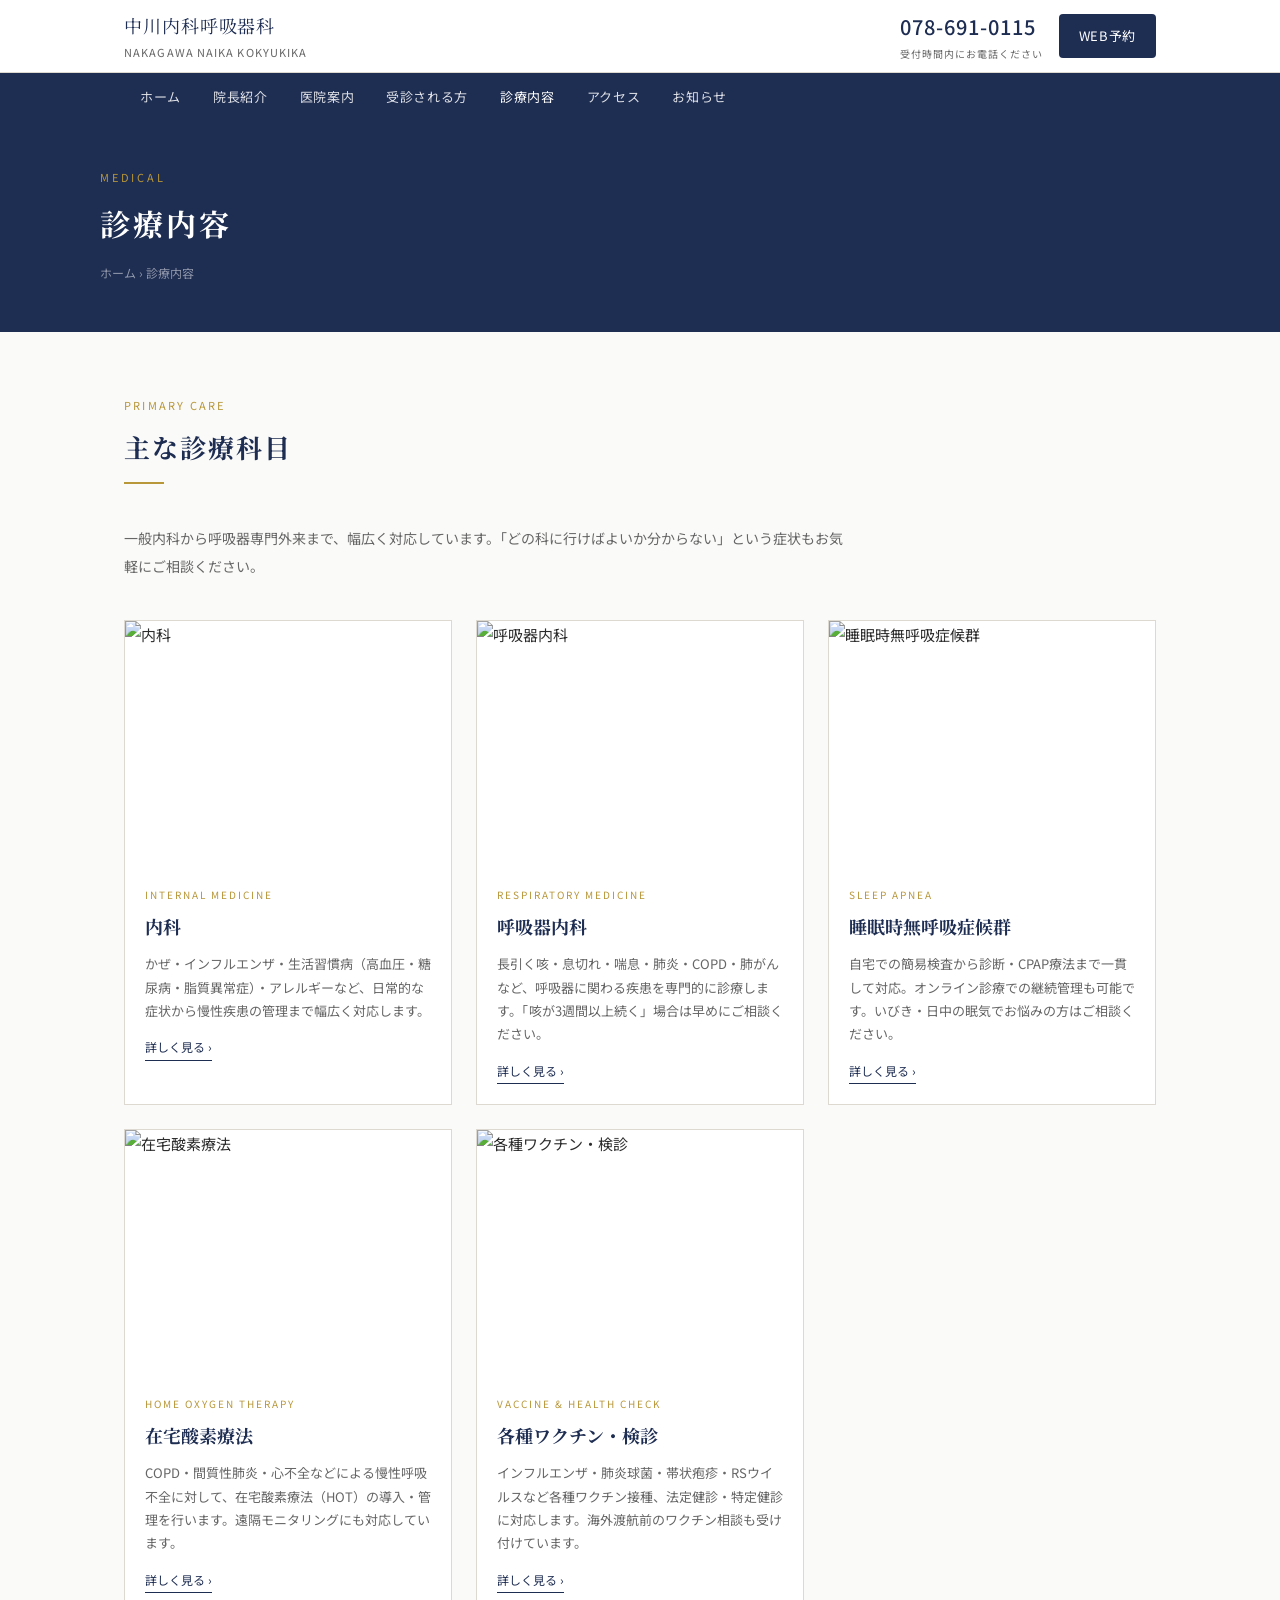
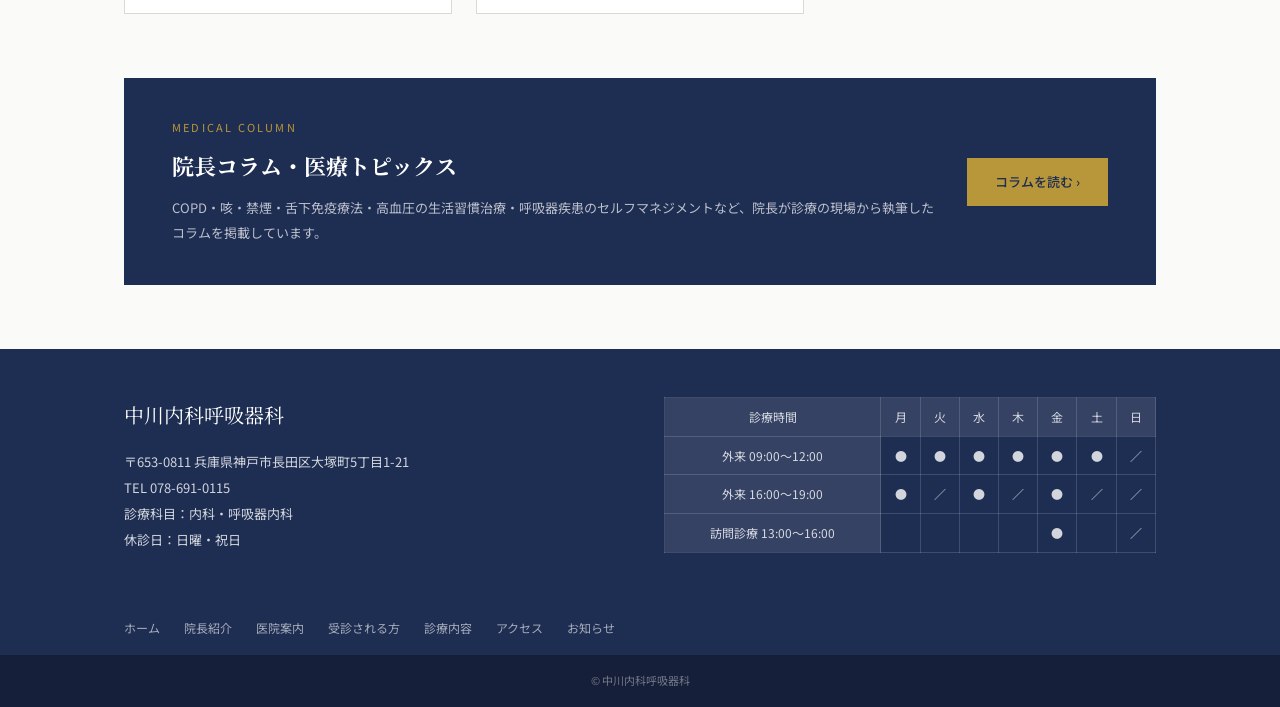
==== index.html @ 4cefe130 "Initial commit: add clinic website files" ====
<!DOCTYPE html>
<html lang="ja">
<head>
  <meta charset="UTF-8">
  <meta name="viewport" content="width=device-width, initial-scale=1.0">
  <title>診療内容｜中川内科呼吸器科｜神戸市長田区の内科・呼吸器内科</title>
  <meta name="description" content="中川内科呼吸器科の診療内容。内科・呼吸器内科をはじめ、睡眠時無呼吸症候群・在宅酸素療法・各種ワクチン・検診など幅広く対応しています。">
  <link rel="preconnect" href="https://fonts.googleapis.com">
  <link rel="preconnect" href="https://fonts.gstatic.com" crossorigin>
  <link href="https://fonts.googleapis.com/css2?family=Noto+Sans+JP:wght@400;500&family=Noto+Serif+JP:wght@400;600&display=swap" rel="stylesheet">
  <link rel="stylesheet" href="css/style-navy.css">
</head>
<body>

<header>
  <div class="header-inner">
    <a href="/" class="logo">中川内科呼吸器科<span>NAKAGAWA NAIKA KOKYUKIKA</span></a>
    <div class="header-right">
      <a href="tel:078-691-0115" class="header-tel">078-691-0115<small>受付時間内にお電話ください</small></a>
      <a href="https://qr.digikar-smart.jp/f69b6766-8f9e-40d7-bc56-8c919789ab93/reserve" target="_blank" rel="noopener" class="btn-reserve">WEB予約</a>
    </div>
  </div>
</header>

<nav>
  <div class="nav-inner">
    <a href="/">ホーム</a><a href="/doctor/">院長紹介</a><a href="/clinic/">医院案内</a>
    <a href="/first/">受診される方</a><a href="/medical/" class="active">診療内容</a><a href="/access/">アクセス</a><a href="/news/">お知らせ</a>
  </div>
</nav>

<div class="page-hero">
  <div class="page-hero-inner">
    <span class="page-hero-en">Medical</span>
    <h1>診療内容</h1>
    <p class="breadcrumb"><a href="/">ホーム</a> &rsaquo; 診療内容</p>
  </div>
</div>

<main>
  <div class="main-inner">

    <span class="section-label">Primary Care</span>
    <h2 class="section-title">主な診療科目</h2>
    <div class="section-divider"></div>
    <p class="section-lead">一般内科から呼吸器専門外来まで、幅広く対応しています。「どの科に行けばよいか分からない」という症状もお気軽にご相談ください。</p>

    <div class="primary-grid">

      <a href="/medical/naika/" class="primary-card">
        <img src="https://hasegawaiin.jp/wp/wp-content/uploads/2025/02/medical01_img01.jpg" alt="内科">
        <div class="primary-card-body">
          <span class="primary-card-en">Internal Medicine</span>
          <h2>内科</h2>
          <p>かぜ・インフルエンザ・生活習慣病（高血圧・糖尿病・脂質異常症）・アレルギーなど、日常的な症状から慢性疾患の管理まで幅広く対応します。</p>
          <span class="card-more">詳しく見る &rsaquo;</span>
        </div>
      </a>

      <a href="/medical/kokyuki/" class="primary-card">
        <img src="https://hasegawaiin.jp/wp/wp-content/uploads/2025/02/medical02_img01.jpg" alt="呼吸器内科">
        <div class="primary-card-body">
          <span class="primary-card-en">Respiratory Medicine</span>
          <h2>呼吸器内科</h2>
          <p>長引く咳・息切れ・喘息・肺炎・COPD・肺がんなど、呼吸器に関わる疾患を専門的に診療します。「咳が3週間以上続く」場合は早めにご相談ください。</p>
          <span class="card-more">詳しく見る &rsaquo;</span>
        </div>
      </a>

      <a href="/medical/sas/" class="primary-card">
        <img src="https://hasegawaiin.jp/wp/wp-content/uploads/2025/02/medical03_img01.jpg" alt="睡眠時無呼吸症候群">
        <div class="primary-card-body">
          <span class="primary-card-en">Sleep Apnea</span>
          <h2>睡眠時無呼吸症候群</h2>
          <p>自宅での簡易検査から診断・CPAP療法まで一貫して対応。オンライン診療での継続管理も可能です。いびき・日中の眠気でお悩みの方はご相談ください。</p>
          <span class="card-more">詳しく見る &rsaquo;</span>
        </div>
      </a>

      <a href="/medical/hot/" class="primary-card">
        <img src="https://hasegawaiin.jp/wp/wp-content/uploads/2025/02/medical04_img01.jpg" alt="在宅酸素療法">
        <div class="primary-card-body">
          <span class="primary-card-en">Home Oxygen Therapy</span>
          <h2>在宅酸素療法</h2>
          <p>COPD・間質性肺炎・心不全などによる慢性呼吸不全に対して、在宅酸素療法（HOT）の導入・管理を行います。遠隔モニタリングにも対応しています。</p>
          <span class="card-more">詳しく見る &rsaquo;</span>
        </div>
      </a>

      <a href="/medical/vaccine/" class="primary-card">
        <img src="https://hasegawaiin.jp/wp/wp-content/uploads/2025/02/medical05_img01.jpg" alt="各種ワクチン・検診">
        <div class="primary-card-body">
          <span class="primary-card-en">Vaccine &amp; Health Check</span>
          <h2>各種ワクチン・検診</h2>
          <p>インフルエンザ・肺炎球菌・帯状疱疹・RSウイルスなど各種ワクチン接種、法定健診・特定健診に対応します。海外渡航前のワクチン相談も受け付けています。</p>
          <span class="card-more">詳しく見る &rsaquo;</span>
        </div>
      </a>

    </div>

    <!-- 医療コラム誘導バナー -->
    <a href="/medical/column/" class="column-banner">
      <div class="column-banner-text">
        <span>Medical Column</span>
        <h2>院長コラム・医療トピックス</h2>
        <p>COPD・咳・禁煙・舌下免疫療法・高血圧の生活習慣治療・呼吸器疾患のセルフマネジメントなど、院長が診療の現場から執筆したコラムを掲載しています。</p>
      </div>
      <div class="column-banner-btn">コラムを読む &rsaquo;</div>
    </a>

  </div>
</main>

<footer>
  <div class="footer-main">
    <div>
      <p class="footer-logo">中川内科呼吸器科</p>
      <div class="footer-info">
        <p>〒653-0811 兵庫県神戸市長田区大塚町5丁目1-21</p>
        <p>TEL <a href="tel:078-691-0115">078-691-0115</a></p>
        <p>診療科目：内科・呼吸器内科</p>
        <p>休診日：日曜・祝日</p>
      </div>
    </div>
    <div>
      <table class="footer-table">
        <tr><th>診療時間</th><th>月</th><th>火</th><th>水</th><th>木</th><th>金</th><th>土</th><th>日</th></tr>
        <tr><th>外来 09:00〜12:00</th><td>●</td><td>●</td><td>●</td><td>●</td><td>●</td><td>●</td><td>／</td></tr>
        <tr><th>外来 16:00〜19:00</th><td>●</td><td>／</td><td>●</td><td>／</td><td>●</td><td>／</td><td>／</td></tr>
        <tr><th>訪問診療 13:00〜16:00</th><td></td><td></td><td></td><td></td><td>●</td><td></td><td>／</td></tr>
      </table>
    </div>
  </div>
  <div class="footer-nav">
    <div class="footer-nav-inner">
      <a href="/">ホーム</a><a href="/doctor/">院長紹介</a><a href="/clinic/">医院案内</a>
      <a href="/first/">受診される方</a><a href="/medical/">診療内容</a><a href="/access/">アクセス</a><a href="/news/">お知らせ</a>
    </div>
  </div>
  <p class="footer-copy">&copy; 中川内科呼吸器科</p>
</footer>

<div class="sp-fixed">
  <div class="sp-fixed-inner">
    <a href="tel:078-691-0115">電話</a>
    <a href="https://qr.digikar-smart.jp/f69b6766-8f9e-40d7-bc56-8c919789ab93/reserve" target="_blank" rel="noopener" class="primary">WEB予約</a>
    <a href="/access/">アクセス</a>
  </div>
</div>

</body>
</html>
---- css/style-navy.css ----
/* ============================================================
   中川内科呼吸器科 - ネイビーテーマ
   ============================================================ */

/* --- カラー変数（ここを変えるだけでテーマ切替） --- */
:root {
  --primary:       #1E2D52;   /* メインカラー（ネイビー） */
  --primary-light: #2a3d6e;   /* ホバー時など少し明るく */
  --accent:        #b8973a;   /* アクセント（ゴールド） */
  --text:          #2c2c2c;
  --text-muted:    #666;
  --bg:            #fafaf8;
  --bg-section:    #f4f2ee;
  --border:        #ddd9d0;
  --white:         #ffffff;
  --serif: 'Noto Serif JP', serif;
  --sans:  'Noto Sans JP', sans-serif;
  --max:   1080px;
}

/* ============================================================
   リセット・ベース
   ============================================================ */
*, *::before, *::after { box-sizing: border-box; margin: 0; padding: 0; }
html { scroll-behavior: smooth; }
body {
  font-family: var(--sans);
  color: var(--text);
  background: var(--bg);
  font-size: 15px;
  line-height: 1.8;
}

/* ============================================================
   ヘッダー
   ============================================================ */
header {
  background: var(--white);
  border-bottom: 1px solid var(--border);
  position: sticky;
  top: 0;
  z-index: 100;
}
.header-inner {
  max-width: var(--max);
  margin: 0 auto;
  padding: 0 24px;
  height: 72px;
  display: flex;
  align-items: center;
  justify-content: space-between;
}
.logo {
  font-family: var(--serif);
  font-size: 18px;
  color: var(--primary);
  text-decoration: none;
  letter-spacing: 0.05em;
}
.logo span {
  display: block;
  font-size: 11px;
  color: var(--text-muted);
  font-family: var(--sans);
  letter-spacing: 0.1em;
  margin-top: 2px;
}
.header-right { display: flex; align-items: center; gap: 16px; }
.header-tel {
  font-size: 20px;
  font-weight: 500;
  color: var(--primary);
  letter-spacing: 0.05em;
  text-decoration: none;
}
.header-tel small {
  display: block;
  font-size: 10px;
  color: var(--text-muted);
  font-weight: 400;
  text-align: center;
}
.btn-reserve {
  background: var(--primary);
  color: var(--white);
  padding: 10px 20px;
  border-radius: 4px;
  text-decoration: none;
  font-size: 13px;
  letter-spacing: 0.05em;
  transition: background 0.2s;
  white-space: nowrap;
}
.btn-reserve:hover { background: var(--primary-light); }

/* ============================================================
   ナビゲーション
   ============================================================ */
nav { background: var(--primary); }
.nav-inner {
  max-width: var(--max);
  margin: 0 auto;
  padding: 0 24px;
  display: flex;
}
nav a {
  color: rgba(255,255,255,0.85);
  text-decoration: none;
  font-size: 13px;
  padding: 12px 16px;
  display: block;
  letter-spacing: 0.05em;
  transition: color 0.2s;
}
nav a:hover, nav a.active { color: #fff; }

/* ============================================================
   ページヒーロー
   ============================================================ */
.page-hero {
  background: var(--primary);
  padding: 48px 24px;
  position: relative;
  overflow: hidden;
}
.page-hero::after {
  content: '';
  position: absolute;
  right: 0; top: 0; bottom: 0;
  width: 40%;
  background: url('https://hasegawaiin.jp/wp/wp-content/uploads/2025/02/inner.jpg') center/cover;
  opacity: 0.15;
}
.page-hero-inner {
  max-width: var(--max);
  margin: 0 auto;
  position: relative;
  z-index: 1;
}
.page-hero-en {
  font-size: 11px;
  color: var(--accent);
  letter-spacing: 0.25em;
  text-transform: uppercase;
  margin-bottom: 8px;
  display: block;
}
.page-hero h1 {
  font-family: var(--serif);
  font-size: 30px;
  color: var(--white);
  letter-spacing: 0.1em;
}
.breadcrumb {
  font-size: 12px;
  color: rgba(255,255,255,0.5);
  margin-top: 12px;
}
.breadcrumb a { color: rgba(255,255,255,0.5); text-decoration: none; }

/* ============================================================
   本文レイアウト（サイドバー付き）
   ============================================================ */
.layout {
  max-width: var(--max);
  margin: 0 auto;
  padding: 56px 24px;
  display: grid;
  grid-template-columns: 1fr 260px;
  gap: 48px;
  align-items: start;
}

/* ============================================================
   コンテンツエリア
   ============================================================ */
.content h2 {
  font-family: var(--serif);
  font-size: 22px;
  color: var(--primary);
  border-left: 4px solid var(--accent);
  padding-left: 14px;
  margin: 40px 0 16px;
}
.content h2:first-child { margin-top: 0; }
.content h3 {
  font-family: var(--serif);
  font-size: 17px;
  color: var(--primary);
  margin: 28px 0 10px;
  padding-bottom: 6px;
  border-bottom: 1px solid var(--border);
}
.content h4 {
  font-size: 14px;
  font-weight: 500;
  color: var(--primary);
  margin: 20px 0 8px;
}
.content p { margin-bottom: 16px; font-size: 14px; line-height: 2; }
.content ul { padding-left: 20px; margin-bottom: 16px; }
.content ul li { font-size: 14px; line-height: 2; margin-bottom: 4px; }
.content img { max-width: 100%; height: auto; display: block; margin: 24px auto; border-radius: 2px; }
.content a { color: var(--primary); }

.content table { width: 100%; border-collapse: collapse; font-size: 13px; margin: 20px 0; }
.content table th,
.content table td { border: 1px solid var(--border); padding: 10px 14px; text-align: left; line-height: 1.7; }
.content table th { background: var(--primary); color: var(--white); font-weight: 400; }
.content table tr:nth-child(even) td { background: var(--bg-section); }

.info-box {
  background: var(--bg-section);
  border-left: 3px solid var(--accent);
  padding: 20px 24px;
  margin: 24px 0;
  font-size: 14px;
  line-height: 2;
}
.info-box strong { color: var(--primary); }

/* 症状タググリッド */
.symptom-grid {
  display: grid;
  grid-template-columns: repeat(3, 1fr);
  gap: 8px;
  margin: 16px 0;
}
.symptom-tag {
  background: var(--white);
  border: 1px solid var(--border);
  padding: 8px 12px;
  font-size: 13px;
  color: var(--text);
  border-radius: 3px;
  text-align: center;
}

/* ステップリスト */
.step-item {
  display: flex;
  gap: 16px;
  margin-bottom: 16px;
  align-items: flex-start;
}
.step-num {
  background: var(--primary);
  color: var(--white);
  width: 32px; height: 32px;
  border-radius: 50%;
  display: flex;
  align-items: center;
  justify-content: center;
  font-size: 13px;
  flex-shrink: 0;
}
.step-text { font-size: 14px; line-height: 2; flex: 1; }
.step-text strong { display: block; color: var(--primary); margin-bottom: 2px; }

/* ============================================================
   診療内容トップページ専用
   ============================================================ */
.main-inner {
  max-width: var(--max);
  margin: 0 auto;
  padding: 64px 24px;
}
.section-label {
  font-size: 11px;
  color: var(--accent);
  letter-spacing: 0.2em;
  text-transform: uppercase;
  margin-bottom: 8px;
  display: block;
}
.section-title {
  font-family: var(--serif);
  font-size: 26px;
  color: var(--primary);
  letter-spacing: 0.08em;
  margin-bottom: 6px;
}
.section-divider { width: 40px; height: 2px; background: var(--accent); margin: 12px 0 40px; }
.section-lead {
  font-size: 14px;
  color: var(--text-muted);
  margin-bottom: 40px;
  line-height: 2;
  max-width: 720px;
}

.primary-grid {
  display: grid;
  grid-template-columns: repeat(3, 1fr);
  gap: 24px;
  margin-bottom: 64px;
}
.primary-card {
  background: var(--white);
  border: 1px solid var(--border);
  text-decoration: none;
  color: var(--text);
  display: block;
  transition: box-shadow 0.2s, transform 0.2s;
}
.primary-card:hover { box-shadow: 0 4px 20px rgba(0,0,0,0.1); transform: translateY(-2px); }
.primary-card img { width: 100%; aspect-ratio: 4/3; object-fit: cover; display: block; }
.primary-card-body { padding: 20px; }
.primary-card-en {
  font-size: 10px;
  color: var(--accent);
  letter-spacing: 0.2em;
  text-transform: uppercase;
  display: block;
  margin-bottom: 6px;
}
.primary-card h2 {
  font-family: var(--serif);
  font-size: 18px;
  color: var(--primary);
  margin-bottom: 10px;
  border: none;
  padding: 0;
}
.primary-card p { font-size: 13px; color: var(--text-muted); line-height: 1.8; margin: 0; }
.card-more {
  display: inline-block;
  margin-top: 14px;
  font-size: 12px;
  color: var(--primary);
  border-bottom: 1px solid var(--primary);
  padding-bottom: 2px;
}

.column-banner {
  background: var(--primary);
  padding: 40px 48px;
  margin-top: 64px;
  display: flex;
  align-items: center;
  justify-content: space-between;
  gap: 32px;
  text-decoration: none;
  transition: opacity 0.2s;
}
.column-banner:hover { opacity: 0.9; }
.column-banner-text span {
  font-size: 11px;
  color: var(--accent);
  letter-spacing: 0.2em;
  text-transform: uppercase;
  display: block;
  margin-bottom: 8px;
}
.column-banner-text h2 {
  font-family: var(--serif);
  font-size: 22px;
  color: var(--white);
  margin-bottom: 10px;
  border: none;
  padding: 0;
}
.column-banner-text p { font-size: 13px; color: rgba(255,255,255,0.7); line-height: 1.9; margin: 0; }
.column-banner-btn {
  background: var(--accent);
  color: var(--primary);
  padding: 12px 28px;
  font-size: 13px;
  white-space: nowrap;
  font-weight: 500;
}

/* ============================================================
   サイドバー
   ============================================================ */
.sidebar { position: sticky; top: 88px; }
.sidebar-box {
  background: var(--white);
  border: 1px solid var(--border);
  padding: 24px;
  margin-bottom: 16px;
}
.sidebar-box-title {
  font-family: var(--serif);
  font-size: 14px;
  color: var(--primary);
  border-bottom: 1px solid var(--border);
  padding-bottom: 10px;
  margin-bottom: 14px;
  letter-spacing: 0.05em;
}
.sidebar-nav { list-style: none; }
.sidebar-nav li a {
  display: block;
  font-size: 13px;
  color: var(--text-muted);
  text-decoration: none;
  padding: 6px 0;
  border-bottom: 1px solid var(--bg-section);
  transition: color 0.2s;
}
.sidebar-nav li a:hover { color: var(--primary); }
.sidebar-nav li a.current { color: var(--primary); font-weight: 500; }
.sidebar-reserve {
  background: var(--primary);
  color: var(--white);
  display: block;
  text-align: center;
  padding: 14px;
  text-decoration: none;
  font-size: 13px;
  letter-spacing: 0.05em;
  transition: background 0.2s;
}
.sidebar-reserve:hover { background: var(--primary-light); }
.sidebar-tel { text-align: center; padding: 16px 0 0; }
.sidebar-tel a { font-size: 20px; font-weight: 500; color: var(--primary); text-decoration: none; }
.sidebar-tel p { font-size: 11px; color: var(--text-muted); margin-top: 4px; }

/* ============================================================
   コラムページ専用
   ============================================================ */
.column-toc {
  background: var(--bg-section);
  border: 1px solid var(--border);
  padding: 24px 28px;
  margin-bottom: 48px;
}
.column-toc h2 {
  font-family: var(--serif);
  font-size: 16px;
  color: var(--primary);
  margin-bottom: 14px;
  border: none;
  padding: 0;
}
.column-toc ol { padding-left: 20px; }
.column-toc li { font-size: 13px; margin-bottom: 6px; line-height: 1.6; }
.column-toc a { color: var(--primary); text-decoration: none; }
.column-toc a:hover { text-decoration: underline; }

.column-article {
  border-bottom: 1px solid var(--border);
  padding-bottom: 48px;
  margin-bottom: 48px;
}
.column-article:last-child { border-bottom: none; }
.column-article-date {
  font-size: 11px;
  color: var(--accent);
  letter-spacing: 0.1em;
  margin-bottom: 6px;
  display: block;
}
.column-article h2 {
  font-family: var(--serif);
  font-size: 22px;
  color: var(--primary);
  border-left: 4px solid var(--accent);
  padding-left: 14px;
  margin: 0 0 20px;
}
.column-article h3 {
  font-family: var(--serif);
  font-size: 17px;
  color: var(--primary);
  margin: 24px 0 10px;
  padding-bottom: 6px;
  border-bottom: 1px solid var(--border);
}
.column-article p { font-size: 14px; line-height: 2; margin-bottom: 14px; }
.column-article table { width: 100%; border-collapse: collapse; font-size: 13px; margin: 16px 0; }
.column-article table th,
.column-article table td { border: 1px solid var(--border); padding: 10px 14px; text-align: left; line-height: 1.7; }
.column-article table th { background: var(--primary); color: var(--white); font-weight: 400; }
.column-article table tr:nth-child(even) td { background: var(--bg-section); }
.column-article .info-box {
  background: var(--bg-section);
  border-left: 3px solid var(--accent);
  padding: 16px 20px;
  margin: 16px 0;
  font-size: 13px;
  line-height: 2;
}
.column-article ul { padding-left: 20px; margin-bottom: 14px; }
.column-article ul li { font-size: 14px; line-height: 2; }
.video-note {
  background: var(--white);
  border: 1px solid var(--border);
  padding: 16px 20px;
  margin: 16px 0;
  font-size: 13px;
  line-height: 2;
}
.video-note a { color: var(--primary); }

/* ============================================================
   フッター
   ============================================================ */
footer { background: var(--primary); color: rgba(255,255,255,0.8); }
.footer-main {
  max-width: var(--max);
  margin: 0 auto;
  padding: 48px 24px;
  display: grid;
  grid-template-columns: 1fr 1fr;
  gap: 48px;
}
.footer-logo {
  font-family: var(--serif);
  font-size: 20px;
  color: var(--white);
  margin-bottom: 16px;
}
.footer-info { font-size: 13px; line-height: 2; }
.footer-info a { color: rgba(255,255,255,0.8); text-decoration: none; }
.footer-table { width: 100%; border-collapse: collapse; font-size: 12px; }
.footer-table th,
.footer-table td { padding: 8px 6px; text-align: center; border: 1px solid rgba(255,255,255,0.15); }
.footer-table th { background: rgba(255,255,255,0.1); font-weight: 400; }
.footer-nav-bar { background: rgba(0,0,0,0.2); }
.footer-nav-inner {
  max-width: var(--max);
  margin: 0 auto;
  padding: 16px 24px;
  display: flex;
  gap: 24px;
  flex-wrap: wrap;
}
.footer-nav-inner a { color: rgba(255,255,255,0.6); font-size: 12px; text-decoration: none; }
.footer-copy {
  text-align: center;
  padding: 16px;
  font-size: 11px;
  color: rgba(255,255,255,0.4);
  background: rgba(0,0,0,0.3);
}

/* ============================================================
   SP固定フッターボタン
   ============================================================ */
.sp-fixed {
  display: none;
  position: fixed;
  bottom: 0; left: 0; right: 0;
  z-index: 200;
  background: var(--primary);
  padding: 8px 16px;
}
.sp-fixed-inner { display: flex; gap: 8px; }
.sp-fixed a {
  flex: 1;
  text-align: center;
  padding: 10px 4px;
  color: var(--white);
  text-decoration: none;
  font-size: 12px;
  border: 1px solid rgba(255,255,255,0.2);
  border-radius: 3px;
}
.sp-fixed a.primary { background: rgba(255,255,255,0.15); }

/* ============================================================
   レスポンシブ
   ============================================================ */
@media (max-width: 768px) {
  .header-tel { display: none; }
  .layout { grid-template-columns: 1fr; padding: 32px 16px; gap: 32px; }
  .sidebar { position: static; }
  .primary-grid { grid-template-columns: 1fr; }
  .symptom-grid { grid-template-columns: repeat(2, 1fr); }
  .column-banner { flex-direction: column; padding: 28px 24px; }
  .footer-main { grid-template-columns: 1fr; }
  .sp-fixed { display: block; }
  body { padding-bottom: 64px; }
  nav { display: none; }
}
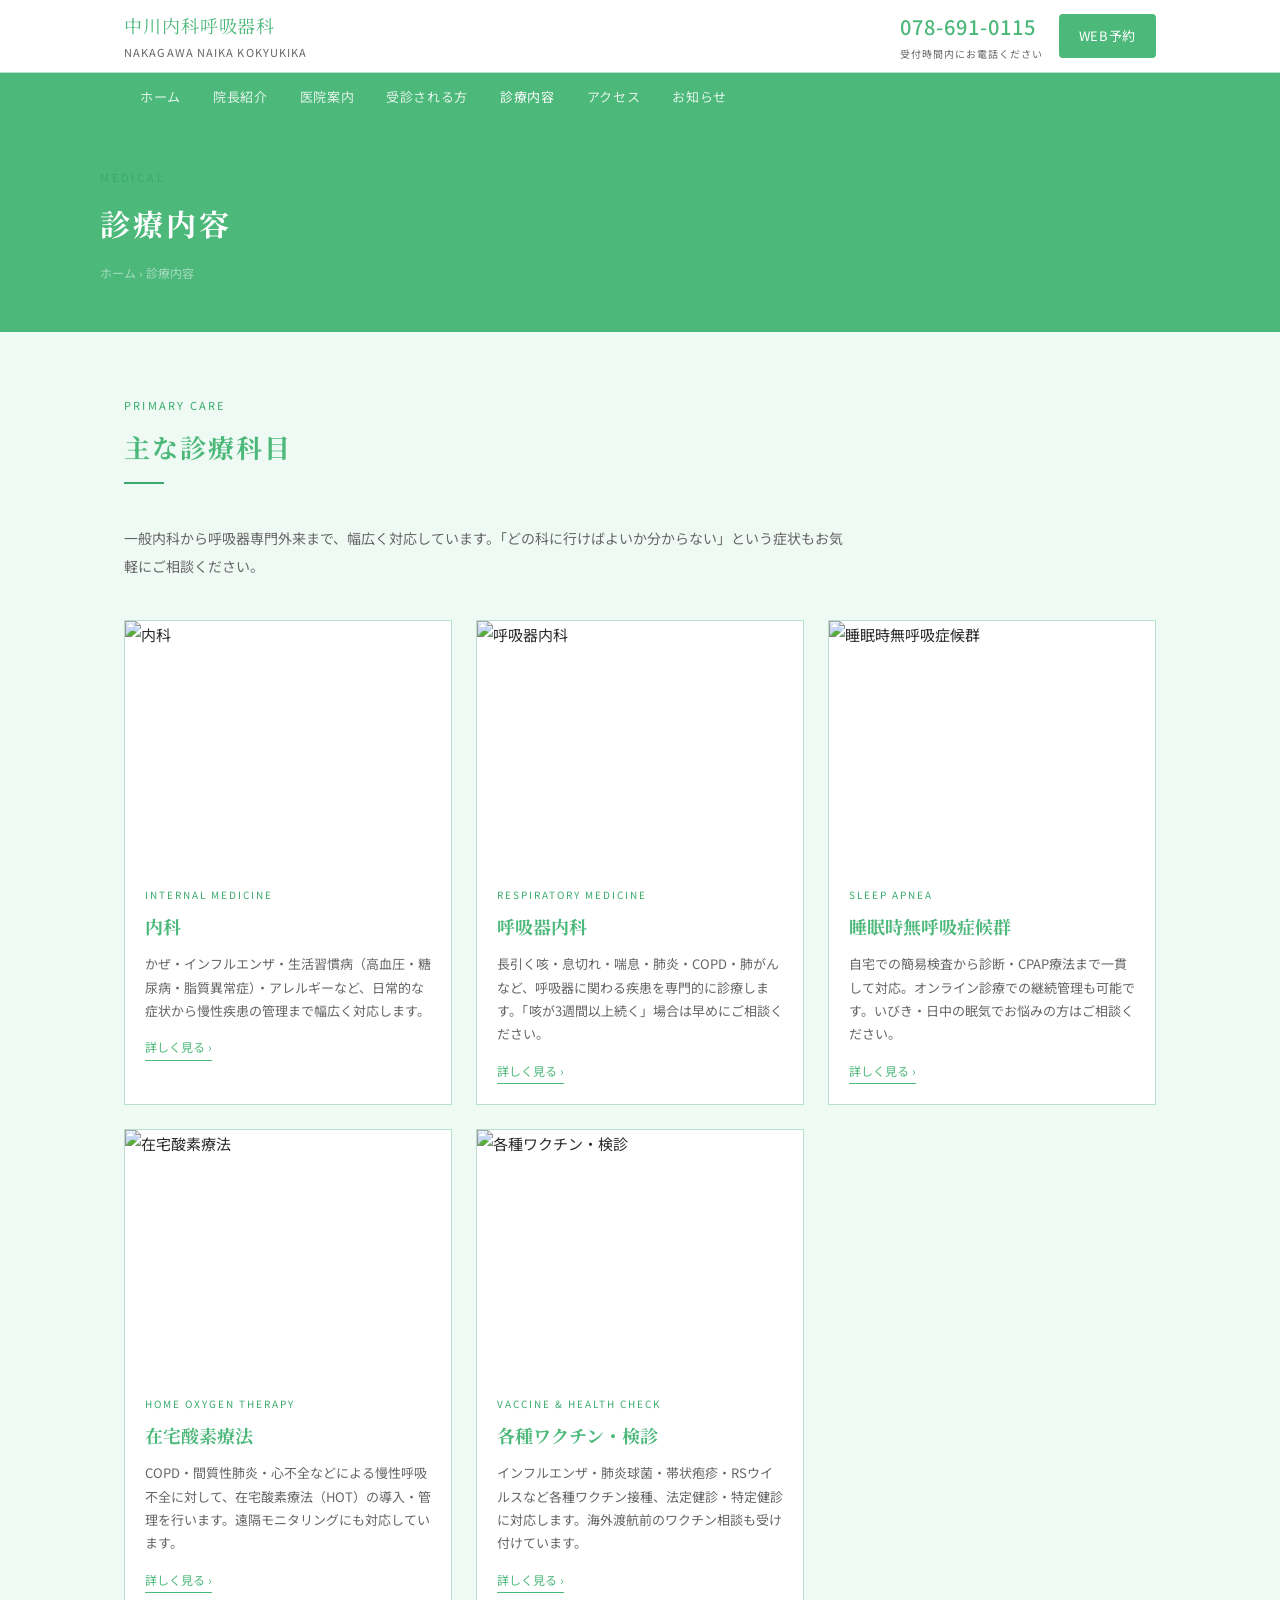
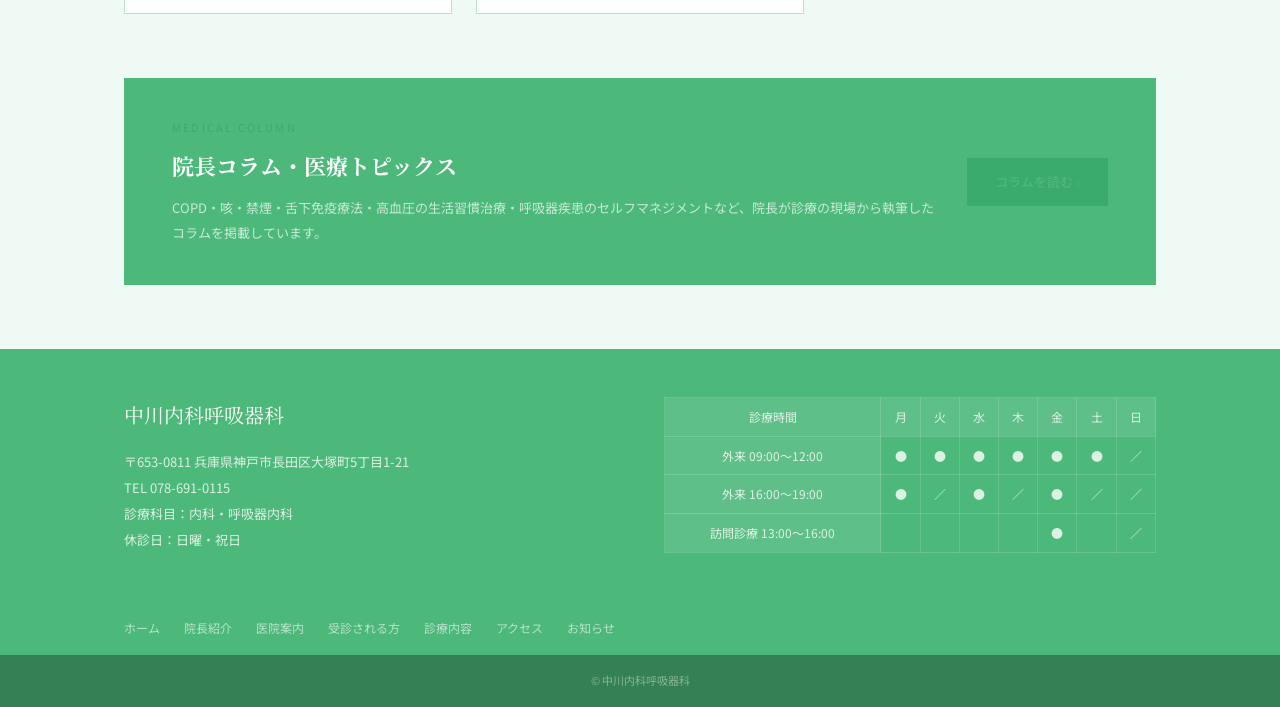
==== commit 6f2b1c26: "Switch theme from navy to green across all pages" ====
--- a/index.html
+++ b/index.html
@@ -8,7 +8,7 @@
   <link rel="preconnect" href="https://fonts.googleapis.com">
   <link rel="preconnect" href="https://fonts.gstatic.com" crossorigin>
   <link href="https://fonts.googleapis.com/css2?family=Noto+Sans+JP:wght@400;500&family=Noto+Serif+JP:wght@400;600&display=swap" rel="stylesheet">
-  <link rel="stylesheet" href="css/style-navy.css">
+  <link rel="stylesheet" href="css/style-green.css">
 </head>
 <body>
 
--- a/css/style-green.css
+++ b/css/style-green.css
@@ -0,0 +1,577 @@
+/* ============================================================
+   中川内科呼吸器科 - グリーンテーマ
+   ============================================================ */
+
+/* --- カラー変数（ここを変えるだけでテーマ切替） --- */
+:root {
+  --primary:       #4cb87a;   /* メインカラー（グリーン） */
+  --primary-light: #3aab6d;   /* ホバー時（濃いグリーン） */
+  --accent:        #3aab6d;   /* アクセント（濃いグリーン） */
+  --text:          #2c2c2c;
+  --text-muted:    #666;
+  --bg:            #f0faf5;
+  --bg-section:    #e8f7f2;
+  --border:        #b8e0ce;
+  --white:         #ffffff;
+  --serif: 'Noto Serif JP', serif;
+  --sans:  'Noto Sans JP', sans-serif;
+  --max:   1080px;
+}
+
+/* ============================================================
+   リセット・ベース
+   ============================================================ */
+*, *::before, *::after { box-sizing: border-box; margin: 0; padding: 0; }
+html { scroll-behavior: smooth; }
+body {
+  font-family: var(--sans);
+  color: var(--text);
+  background: var(--bg);
+  font-size: 15px;
+  line-height: 1.8;
+}
+
+/* ============================================================
+   ヘッダー
+   ============================================================ */
+header {
+  background: var(--white);
+  border-bottom: 1px solid var(--border);
+  position: sticky;
+  top: 0;
+  z-index: 100;
+}
+.header-inner {
+  max-width: var(--max);
+  margin: 0 auto;
+  padding: 0 24px;
+  height: 72px;
+  display: flex;
+  align-items: center;
+  justify-content: space-between;
+}
+.logo {
+  font-family: var(--serif);
+  font-size: 18px;
+  color: var(--primary);
+  text-decoration: none;
+  letter-spacing: 0.05em;
+}
+.logo span {
+  display: block;
+  font-size: 11px;
+  color: var(--text-muted);
+  font-family: var(--sans);
+  letter-spacing: 0.1em;
+  margin-top: 2px;
+}
+.header-right { display: flex; align-items: center; gap: 16px; }
+.header-tel {
+  font-size: 20px;
+  font-weight: 500;
+  color: var(--primary);
+  letter-spacing: 0.05em;
+  text-decoration: none;
+}
+.header-tel small {
+  display: block;
+  font-size: 10px;
+  color: var(--text-muted);
+  font-weight: 400;
+  text-align: center;
+}
+.btn-reserve {
+  background: var(--primary);
+  color: var(--white);
+  padding: 10px 20px;
+  border-radius: 4px;
+  text-decoration: none;
+  font-size: 13px;
+  letter-spacing: 0.05em;
+  transition: background 0.2s;
+  white-space: nowrap;
+}
+.btn-reserve:hover { background: var(--primary-light); }
+
+/* ============================================================
+   ナビゲーション
+   ============================================================ */
+nav { background: var(--primary); }
+.nav-inner {
+  max-width: var(--max);
+  margin: 0 auto;
+  padding: 0 24px;
+  display: flex;
+}
+nav a {
+  color: rgba(255,255,255,0.85);
+  text-decoration: none;
+  font-size: 13px;
+  padding: 12px 16px;
+  display: block;
+  letter-spacing: 0.05em;
+  transition: color 0.2s;
+}
+nav a:hover, nav a.active { color: #fff; }
+
+/* ============================================================
+   ページヒーロー
+   ============================================================ */
+.page-hero {
+  background: var(--primary);
+  padding: 48px 24px;
+  position: relative;
+  overflow: hidden;
+}
+.page-hero::after {
+  content: '';
+  position: absolute;
+  right: 0; top: 0; bottom: 0;
+  width: 40%;
+  background: url('https://hasegawaiin.jp/wp/wp-content/uploads/2025/02/inner.jpg') center/cover;
+  opacity: 0.15;
+}
+.page-hero-inner {
+  max-width: var(--max);
+  margin: 0 auto;
+  position: relative;
+  z-index: 1;
+}
+.page-hero-en {
+  font-size: 11px;
+  color: var(--accent);
+  letter-spacing: 0.25em;
+  text-transform: uppercase;
+  margin-bottom: 8px;
+  display: block;
+}
+.page-hero h1 {
+  font-family: var(--serif);
+  font-size: 30px;
+  color: var(--white);
+  letter-spacing: 0.1em;
+}
+.breadcrumb {
+  font-size: 12px;
+  color: rgba(255,255,255,0.5);
+  margin-top: 12px;
+}
+.breadcrumb a { color: rgba(255,255,255,0.5); text-decoration: none; }
+
+/* ============================================================
+   本文レイアウト（サイドバー付き）
+   ============================================================ */
+.layout {
+  max-width: var(--max);
+  margin: 0 auto;
+  padding: 56px 24px;
+  display: grid;
+  grid-template-columns: 1fr 260px;
+  gap: 48px;
+  align-items: start;
+}
+
+/* ============================================================
+   コンテンツエリア
+   ============================================================ */
+.content h2 {
+  font-family: var(--serif);
+  font-size: 22px;
+  color: var(--primary);
+  border-left: 4px solid var(--accent);
+  padding-left: 14px;
+  margin: 40px 0 16px;
+}
+.content h2:first-child { margin-top: 0; }
+.content h3 {
+  font-family: var(--serif);
+  font-size: 17px;
+  color: var(--primary);
+  margin: 28px 0 10px;
+  padding-bottom: 6px;
+  border-bottom: 1px solid var(--border);
+}
+.content h4 {
+  font-size: 14px;
+  font-weight: 500;
+  color: var(--primary);
+  margin: 20px 0 8px;
+}
+.content p { margin-bottom: 16px; font-size: 14px; line-height: 2; }
+.content ul { padding-left: 20px; margin-bottom: 16px; }
+.content ul li { font-size: 14px; line-height: 2; margin-bottom: 4px; }
+.content img { max-width: 100%; height: auto; display: block; margin: 24px auto; border-radius: 2px; }
+.content a { color: var(--primary); }
+
+.content table { width: 100%; border-collapse: collapse; font-size: 13px; margin: 20px 0; }
+.content table th,
+.content table td { border: 1px solid var(--border); padding: 10px 14px; text-align: left; line-height: 1.7; }
+.content table th { background: var(--primary); color: var(--white); font-weight: 400; }
+.content table tr:nth-child(even) td { background: var(--bg-section); }
+
+.info-box {
+  background: var(--bg-section);
+  border-left: 3px solid var(--accent);
+  padding: 20px 24px;
+  margin: 24px 0;
+  font-size: 14px;
+  line-height: 2;
+}
+.info-box strong { color: var(--primary); }
+
+/* 症状タググリッド */
+.symptom-grid {
+  display: grid;
+  grid-template-columns: repeat(3, 1fr);
+  gap: 8px;
+  margin: 16px 0;
+}
+.symptom-tag {
+  background: var(--white);
+  border: 1px solid var(--border);
+  padding: 8px 12px;
+  font-size: 13px;
+  color: var(--text);
+  border-radius: 3px;
+  text-align: center;
+}
+
+/* ステップリスト */
+.step-item {
+  display: flex;
+  gap: 16px;
+  margin-bottom: 16px;
+  align-items: flex-start;
+}
+.step-num {
+  background: var(--primary);
+  color: var(--white);
+  width: 32px; height: 32px;
+  border-radius: 50%;
+  display: flex;
+  align-items: center;
+  justify-content: center;
+  font-size: 13px;
+  flex-shrink: 0;
+}
+.step-text { font-size: 14px; line-height: 2; flex: 1; }
+.step-text strong { display: block; color: var(--primary); margin-bottom: 2px; }
+
+/* ============================================================
+   診療内容トップページ専用
+   ============================================================ */
+.main-inner {
+  max-width: var(--max);
+  margin: 0 auto;
+  padding: 64px 24px;
+}
+.section-label {
+  font-size: 11px;
+  color: var(--accent);
+  letter-spacing: 0.2em;
+  text-transform: uppercase;
+  margin-bottom: 8px;
+  display: block;
+}
+.section-title {
+  font-family: var(--serif);
+  font-size: 26px;
+  color: var(--primary);
+  letter-spacing: 0.08em;
+  margin-bottom: 6px;
+}
+.section-divider { width: 40px; height: 2px; background: var(--accent); margin: 12px 0 40px; }
+.section-lead {
+  font-size: 14px;
+  color: var(--text-muted);
+  margin-bottom: 40px;
+  line-height: 2;
+  max-width: 720px;
+}
+
+.primary-grid {
+  display: grid;
+  grid-template-columns: repeat(3, 1fr);
+  gap: 24px;
+  margin-bottom: 64px;
+}
+.primary-card {
+  background: var(--white);
+  border: 1px solid var(--border);
+  text-decoration: none;
+  color: var(--text);
+  display: block;
+  transition: box-shadow 0.2s, transform 0.2s;
+}
+.primary-card:hover { box-shadow: 0 4px 20px rgba(0,0,0,0.1); transform: translateY(-2px); }
+.primary-card img { width: 100%; aspect-ratio: 4/3; object-fit: cover; display: block; }
+.primary-card-body { padding: 20px; }
+.primary-card-en {
+  font-size: 10px;
+  color: var(--accent);
+  letter-spacing: 0.2em;
+  text-transform: uppercase;
+  display: block;
+  margin-bottom: 6px;
+}
+.primary-card h2 {
+  font-family: var(--serif);
+  font-size: 18px;
+  color: var(--primary);
+  margin-bottom: 10px;
+  border: none;
+  padding: 0;
+}
+.primary-card p { font-size: 13px; color: var(--text-muted); line-height: 1.8; margin: 0; }
+.card-more {
+  display: inline-block;
+  margin-top: 14px;
+  font-size: 12px;
+  color: var(--primary);
+  border-bottom: 1px solid var(--primary);
+  padding-bottom: 2px;
+}
+
+.column-banner {
+  background: var(--primary);
+  padding: 40px 48px;
+  margin-top: 64px;
+  display: flex;
+  align-items: center;
+  justify-content: space-between;
+  gap: 32px;
+  text-decoration: none;
+  transition: opacity 0.2s;
+}
+.column-banner:hover { opacity: 0.9; }
+.column-banner-text span {
+  font-size: 11px;
+  color: var(--accent);
+  letter-spacing: 0.2em;
+  text-transform: uppercase;
+  display: block;
+  margin-bottom: 8px;
+}
+.column-banner-text h2 {
+  font-family: var(--serif);
+  font-size: 22px;
+  color: var(--white);
+  margin-bottom: 10px;
+  border: none;
+  padding: 0;
+}
+.column-banner-text p { font-size: 13px; color: rgba(255,255,255,0.7); line-height: 1.9; margin: 0; }
+.column-banner-btn {
+  background: var(--accent);
+  color: var(--primary);
+  padding: 12px 28px;
+  font-size: 13px;
+  white-space: nowrap;
+  font-weight: 500;
+}
+
+/* ============================================================
+   サイドバー
+   ============================================================ */
+.sidebar { position: sticky; top: 88px; }
+.sidebar-box {
+  background: var(--white);
+  border: 1px solid var(--border);
+  padding: 24px;
+  margin-bottom: 16px;
+}
+.sidebar-box-title {
+  font-family: var(--serif);
+  font-size: 14px;
+  color: var(--primary);
+  border-bottom: 1px solid var(--border);
+  padding-bottom: 10px;
+  margin-bottom: 14px;
+  letter-spacing: 0.05em;
+}
+.sidebar-nav { list-style: none; }
+.sidebar-nav li a {
+  display: block;
+  font-size: 13px;
+  color: var(--text-muted);
+  text-decoration: none;
+  padding: 6px 0;
+  border-bottom: 1px solid var(--bg-section);
+  transition: color 0.2s;
+}
+.sidebar-nav li a:hover { color: var(--primary); }
+.sidebar-nav li a.current { color: var(--primary); font-weight: 500; }
+.sidebar-reserve {
+  background: var(--primary);
+  color: var(--white);
+  display: block;
+  text-align: center;
+  padding: 14px;
+  text-decoration: none;
+  font-size: 13px;
+  letter-spacing: 0.05em;
+  transition: background 0.2s;
+}
+.sidebar-reserve:hover { background: var(--primary-light); }
+.sidebar-tel { text-align: center; padding: 16px 0 0; }
+.sidebar-tel a { font-size: 20px; font-weight: 500; color: var(--primary); text-decoration: none; }
+.sidebar-tel p { font-size: 11px; color: var(--text-muted); margin-top: 4px; }
+
+/* ============================================================
+   コラムページ専用
+   ============================================================ */
+.column-toc {
+  background: var(--bg-section);
+  border: 1px solid var(--border);
+  padding: 24px 28px;
+  margin-bottom: 48px;
+}
+.column-toc h2 {
+  font-family: var(--serif);
+  font-size: 16px;
+  color: var(--primary);
+  margin-bottom: 14px;
+  border: none;
+  padding: 0;
+}
+.column-toc ol { padding-left: 20px; }
+.column-toc li { font-size: 13px; margin-bottom: 6px; line-height: 1.6; }
+.column-toc a { color: var(--primary); text-decoration: none; }
+.column-toc a:hover { text-decoration: underline; }
+
+.column-article {
+  border-bottom: 1px solid var(--border);
+  padding-bottom: 48px;
+  margin-bottom: 48px;
+}
+.column-article:last-child { border-bottom: none; }
+.column-article-date {
+  font-size: 11px;
+  color: var(--accent);
+  letter-spacing: 0.1em;
+  margin-bottom: 6px;
+  display: block;
+}
+.column-article h2 {
+  font-family: var(--serif);
+  font-size: 22px;
+  color: var(--primary);
+  border-left: 4px solid var(--accent);
+  padding-left: 14px;
+  margin: 0 0 20px;
+}
+.column-article h3 {
+  font-family: var(--serif);
+  font-size: 17px;
+  color: var(--primary);
+  margin: 24px 0 10px;
+  padding-bottom: 6px;
+  border-bottom: 1px solid var(--border);
+}
+.column-article p { font-size: 14px; line-height: 2; margin-bottom: 14px; }
+.column-article table { width: 100%; border-collapse: collapse; font-size: 13px; margin: 16px 0; }
+.column-article table th,
+.column-article table td { border: 1px solid var(--border); padding: 10px 14px; text-align: left; line-height: 1.7; }
+.column-article table th { background: var(--primary); color: var(--white); font-weight: 400; }
+.column-article table tr:nth-child(even) td { background: var(--bg-section); }
+.column-article .info-box {
+  background: var(--bg-section);
+  border-left: 3px solid var(--accent);
+  padding: 16px 20px;
+  margin: 16px 0;
+  font-size: 13px;
+  line-height: 2;
+}
+.column-article ul { padding-left: 20px; margin-bottom: 14px; }
+.column-article ul li { font-size: 14px; line-height: 2; }
+.video-note {
+  background: var(--white);
+  border: 1px solid var(--border);
+  padding: 16px 20px;
+  margin: 16px 0;
+  font-size: 13px;
+  line-height: 2;
+}
+.video-note a { color: var(--primary); }
+
+/* ============================================================
+   フッター
+   ============================================================ */
+footer { background: var(--primary); color: rgba(255,255,255,0.8); }
+.footer-main {
+  max-width: var(--max);
+  margin: 0 auto;
+  padding: 48px 24px;
+  display: grid;
+  grid-template-columns: 1fr 1fr;
+  gap: 48px;
+}
+.footer-logo {
+  font-family: var(--serif);
+  font-size: 20px;
+  color: var(--white);
+  margin-bottom: 16px;
+}
+.footer-info { font-size: 13px; line-height: 2; }
+.footer-info a { color: rgba(255,255,255,0.8); text-decoration: none; }
+.footer-table { width: 100%; border-collapse: collapse; font-size: 12px; }
+.footer-table th,
+.footer-table td { padding: 8px 6px; text-align: center; border: 1px solid rgba(255,255,255,0.15); }
+.footer-table th { background: rgba(255,255,255,0.1); font-weight: 400; }
+.footer-nav-bar { background: rgba(0,0,0,0.2); }
+.footer-nav-inner {
+  max-width: var(--max);
+  margin: 0 auto;
+  padding: 16px 24px;
+  display: flex;
+  gap: 24px;
+  flex-wrap: wrap;
+}
+.footer-nav-inner a { color: rgba(255,255,255,0.6); font-size: 12px; text-decoration: none; }
+.footer-copy {
+  text-align: center;
+  padding: 16px;
+  font-size: 11px;
+  color: rgba(255,255,255,0.4);
+  background: rgba(0,0,0,0.3);
+}
+
+/* ============================================================
+   SP固定フッターボタン
+   ============================================================ */
+.sp-fixed {
+  display: none;
+  position: fixed;
+  bottom: 0; left: 0; right: 0;
+  z-index: 200;
+  background: var(--primary);
+  padding: 8px 16px;
+}
+.sp-fixed-inner { display: flex; gap: 8px; }
+.sp-fixed a {
+  flex: 1;
+  text-align: center;
+  padding: 10px 4px;
+  color: var(--white);
+  text-decoration: none;
+  font-size: 12px;
+  border: 1px solid rgba(255,255,255,0.2);
+  border-radius: 3px;
+}
+.sp-fixed a.primary { background: rgba(255,255,255,0.15); }
+
+/* ============================================================
+   レスポンシブ
+   ============================================================ */
+@media (max-width: 768px) {
+  .header-tel { display: none; }
+  .layout { grid-template-columns: 1fr; padding: 32px 16px; gap: 32px; }
+  .sidebar { position: static; }
+  .primary-grid { grid-template-columns: 1fr; }
+  .symptom-grid { grid-template-columns: repeat(2, 1fr); }
+  .column-banner { flex-direction: column; padding: 28px 24px; }
+  .footer-main { grid-template-columns: 1fr; }
+  .sp-fixed { display: block; }
+  body { padding-bottom: 64px; }
+  nav { display: none; }
+}
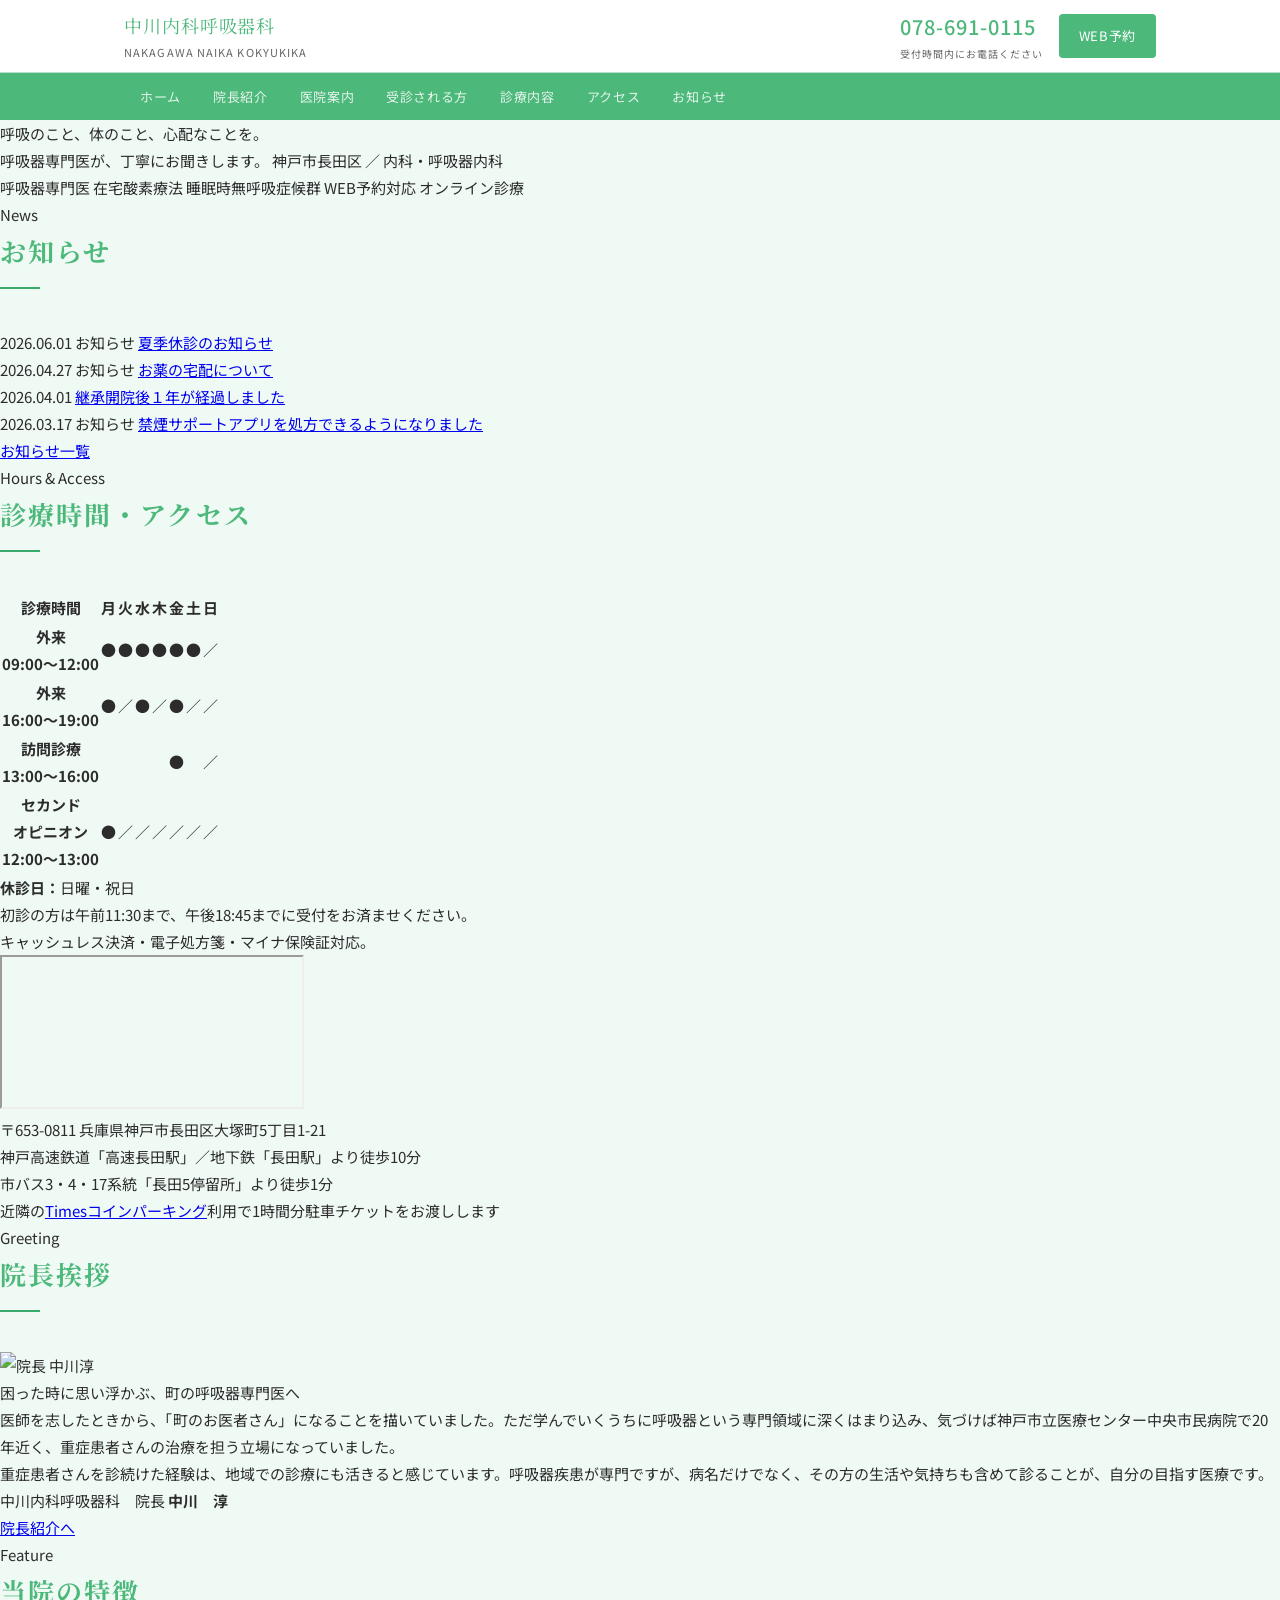
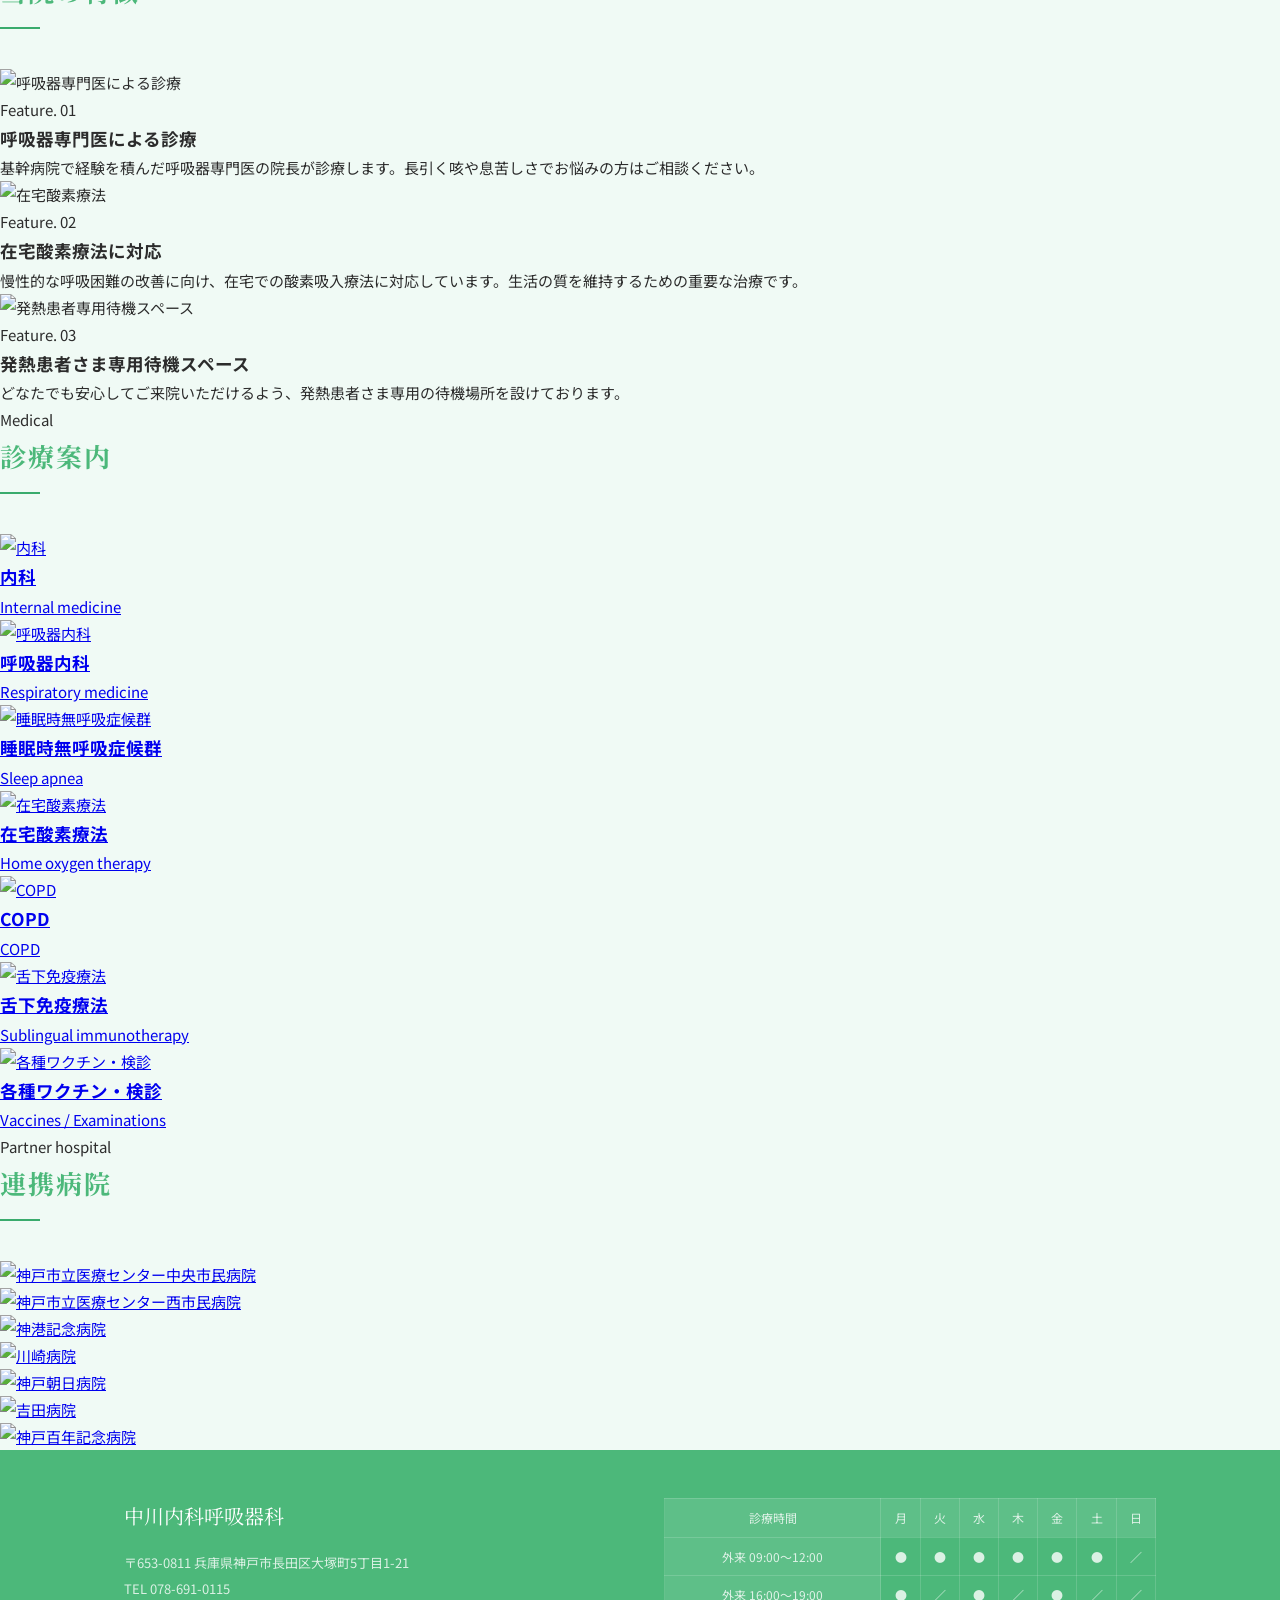
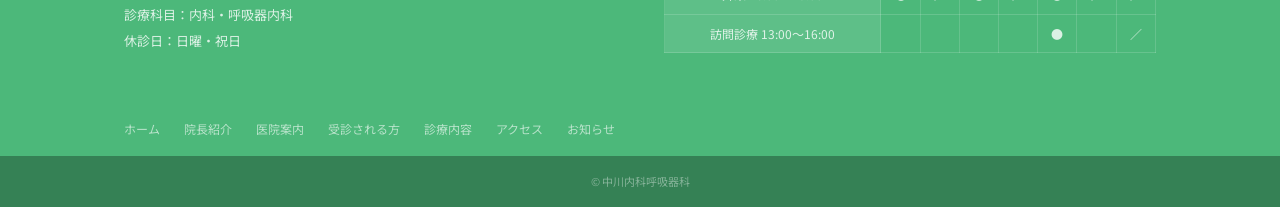
==== commit c893b446: "Add new pages (doctor, clinic, first, medical top, news) and fix CSS paths/theme to green" ====
--- a/index.html
+++ b/index.html
@@ -3,8 +3,8 @@
 <head>
   <meta charset="UTF-8">
   <meta name="viewport" content="width=device-width, initial-scale=1.0">
-  <title>診療内容｜中川内科呼吸器科｜神戸市長田区の内科・呼吸器内科</title>
-  <meta name="description" content="中川内科呼吸器科の診療内容。内科・呼吸器内科をはじめ、睡眠時無呼吸症候群・在宅酸素療法・各種ワクチン・検診など幅広く対応しています。">
+  <title>中川内科呼吸器科｜神戸市長田区の内科・呼吸器内科</title>
+  <meta name="description" content="神戸市長田区大塚町5丁目の内科・呼吸器内科「中川内科呼吸器科」。呼吸器専門医による診療。長引く咳・息切れ・睡眠時無呼吸症候群・在宅酸素療法など。長田駅より徒歩10分。">
   <link rel="preconnect" href="https://fonts.googleapis.com">
   <link rel="preconnect" href="https://fonts.gstatic.com" crossorigin>
   <link href="https://fonts.googleapis.com/css2?family=Noto+Sans+JP:wght@400;500&family=Noto+Serif+JP:wght@400;600&display=swap" rel="stylesheet">
@@ -12,106 +12,261 @@
 </head>
 <body>
 
+<!-- HEADER -->
 <header>
   <div class="header-inner">
-    <a href="/" class="logo">中川内科呼吸器科<span>NAKAGAWA NAIKA KOKYUKIKA</span></a>
+    <a href="/" class="logo">
+      中川内科呼吸器科
+      <span>NAKAGAWA NAIKA KOKYUKIKA</span>
+    </a>
     <div class="header-right">
-      <a href="tel:078-691-0115" class="header-tel">078-691-0115<small>受付時間内にお電話ください</small></a>
+      <a href="tel:078-691-0115" class="header-tel">
+        078-691-0115
+        <small>受付時間内にお電話ください</small>
+      </a>
       <a href="https://qr.digikar-smart.jp/f69b6766-8f9e-40d7-bc56-8c919789ab93/reserve" target="_blank" rel="noopener" class="btn-reserve">WEB予約</a>
     </div>
   </div>
 </header>
 
+<!-- NAV -->
 <nav>
   <div class="nav-inner">
-    <a href="/">ホーム</a><a href="/doctor/">院長紹介</a><a href="/clinic/">医院案内</a>
-    <a href="/first/">受診される方</a><a href="/medical/" class="active">診療内容</a><a href="/access/">アクセス</a><a href="/news/">お知らせ</a>
+    <a href="/">ホーム</a>
+    <a href="/doctor/">院長紹介</a>
+    <a href="/clinic/">医院案内</a>
+    <a href="/first/">受診される方</a>
+    <a href="/medical/">診療内容</a>
+    <a href="/access/">アクセス</a>
+    <a href="/news/">お知らせ</a>
   </div>
 </nav>
 
-<div class="page-hero">
-  <div class="page-hero-inner">
-    <span class="page-hero-en">Medical</span>
-    <h1>診療内容</h1>
-    <p class="breadcrumb"><a href="/">ホーム</a> &rsaquo; 診療内容</p>
+<!-- HERO -->
+<div class="hero">
+  <div class="hero-bg"></div>
+  <div class="hero-inner">
+    <p class="hero-catch">
+      呼吸のこと、体のこと、心配なことを。<br>
+      呼吸器専門医が、丁寧にお聞きします。
+      <span>神戸市長田区 ／ 内科・呼吸器内科</span>
+    </p>
+    <div class="hero-badges">
+      <span class="hero-badge">呼吸器専門医</span>
+      <span class="hero-badge">在宅酸素療法</span>
+      <span class="hero-badge">睡眠時無呼吸症候群</span>
+      <span class="hero-badge">WEB予約対応</span>
+      <span class="hero-badge">オンライン診療</span>
+    </div>
   </div>
 </div>
 
-<main>
-  <div class="main-inner">
-
-    <span class="section-label">Primary Care</span>
-    <h2 class="section-title">主な診療科目</h2>
-    <div class="section-divider"></div>
-    <p class="section-lead">一般内科から呼吸器専門外来まで、幅広く対応しています。「どの科に行けばよいか分からない」という症状もお気軽にご相談ください。</p>
-
-    <div class="primary-grid">
-
-      <a href="/medical/naika/" class="primary-card">
-        <img src="https://hasegawaiin.jp/wp/wp-content/uploads/2025/02/medical01_img01.jpg" alt="内科">
-        <div class="primary-card-body">
-          <span class="primary-card-en">Internal Medicine</span>
-          <h2>内科</h2>
-          <p>かぜ・インフルエンザ・生活習慣病（高血圧・糖尿病・脂質異常症）・アレルギーなど、日常的な症状から慢性疾患の管理まで幅広く対応します。</p>
-          <span class="card-more">詳しく見る &rsaquo;</span>
-        </div>
-      </a>
-
-      <a href="/medical/kokyuki/" class="primary-card">
-        <img src="https://hasegawaiin.jp/wp/wp-content/uploads/2025/02/medical02_img01.jpg" alt="呼吸器内科">
-        <div class="primary-card-body">
-          <span class="primary-card-en">Respiratory Medicine</span>
-          <h2>呼吸器内科</h2>
-          <p>長引く咳・息切れ・喘息・肺炎・COPD・肺がんなど、呼吸器に関わる疾患を専門的に診療します。「咳が3週間以上続く」場合は早めにご相談ください。</p>
-          <span class="card-more">詳しく見る &rsaquo;</span>
-        </div>
-      </a>
-
-      <a href="/medical/sas/" class="primary-card">
-        <img src="https://hasegawaiin.jp/wp/wp-content/uploads/2025/02/medical03_img01.jpg" alt="睡眠時無呼吸症候群">
-        <div class="primary-card-body">
-          <span class="primary-card-en">Sleep Apnea</span>
-          <h2>睡眠時無呼吸症候群</h2>
-          <p>自宅での簡易検査から診断・CPAP療法まで一貫して対応。オンライン診療での継続管理も可能です。いびき・日中の眠気でお悩みの方はご相談ください。</p>
-          <span class="card-more">詳しく見る &rsaquo;</span>
-        </div>
-      </a>
-
-      <a href="/medical/hot/" class="primary-card">
-        <img src="https://hasegawaiin.jp/wp/wp-content/uploads/2025/02/medical04_img01.jpg" alt="在宅酸素療法">
-        <div class="primary-card-body">
-          <span class="primary-card-en">Home Oxygen Therapy</span>
-          <h2>在宅酸素療法</h2>
-          <p>COPD・間質性肺炎・心不全などによる慢性呼吸不全に対して、在宅酸素療法（HOT）の導入・管理を行います。遠隔モニタリングにも対応しています。</p>
-          <span class="card-more">詳しく見る &rsaquo;</span>
-        </div>
-      </a>
-
-      <a href="/medical/vaccine/" class="primary-card">
-        <img src="https://hasegawaiin.jp/wp/wp-content/uploads/2025/02/medical05_img01.jpg" alt="各種ワクチン・検診">
-        <div class="primary-card-body">
-          <span class="primary-card-en">Vaccine &amp; Health Check</span>
-          <h2>各種ワクチン・検診</h2>
-          <p>インフルエンザ・肺炎球菌・帯状疱疹・RSウイルスなど各種ワクチン接種、法定健診・特定健診に対応します。海外渡航前のワクチン相談も受け付けています。</p>
-          <span class="card-more">詳しく見る &rsaquo;</span>
-        </div>
-      </a>
-
-    </div>
-
-    <!-- 医療コラム誘導バナー -->
-    <a href="/medical/column/" class="column-banner">
-      <div class="column-banner-text">
-        <span>Medical Column</span>
-        <h2>院長コラム・医療トピックス</h2>
-        <p>COPD・咳・禁煙・舌下免疫療法・高血圧の生活習慣治療・呼吸器疾患のセルフマネジメントなど、院長が診療の現場から執筆したコラムを掲載しています。</p>
-      </div>
-      <div class="column-banner-btn">コラムを読む &rsaquo;</div>
-    </a>
-
-  </div>
-</main>
-
+<!-- NEWS -->
+<section class="news-section">
+  <div class="section-inner">
+    <span class="section-title-en">News</span>
+    <h2 class="section-title">お知らせ</h2>
+    <div class="section-divider"></div>
+    <ul class="news-list">
+      <li class="news-item">
+        <span class="news-date">2026.06.01</span>
+        <span class="news-cate">お知らせ</span>
+        <a href="/news/#news0" class="news-title">夏季休診のお知らせ</a>
+      </li>
+      <li class="news-item">
+        <span class="news-date">2026.04.27</span>
+        <span class="news-cate">お知らせ</span>
+        <a href="/news/#news1" class="news-title">お薬の宅配について</a>
+      </li>
+      <li class="news-item">
+        <span class="news-date">2026.04.01</span>
+        <a href="/news/#news2" class="news-title">継承開院後１年が経過しました</a>
+      </li>
+      <li class="news-item">
+        <span class="news-date">2026.03.17</span>
+        <span class="news-cate">お知らせ</span>
+        <a href="/news/#news3" class="news-title">禁煙サポートアプリを処方できるようになりました</a>
+      </li>
+    </ul>
+    <a href="/news/" class="btn-more">お知らせ一覧</a>
+  </div>
+</section>
+
+<!-- HOURS & ACCESS -->
+<section class="hours-section">
+  <div class="section-inner">
+    <span class="section-title-en">Hours &amp; Access</span>
+    <h2 class="section-title">診療時間・アクセス</h2>
+    <div class="section-divider"></div>
+    <div class="hours-grid">
+      <div>
+        <table class="hours-table">
+          <tr>
+            <th>診療時間</th>
+            <th>月</th><th>火</th><th>水</th><th>木</th><th>金</th><th>土</th><th>日</th>
+          </tr>
+          <tr>
+            <th>外来<br>09:00〜12:00</th>
+            <td>●</td><td>●</td><td>●</td><td>●</td><td>●</td><td>●</td><td>／</td>
+          </tr>
+          <tr>
+            <th>外来<br>16:00〜19:00</th>
+            <td>●</td><td>／</td><td>●</td><td>／</td><td>●</td><td>／</td><td>／</td>
+          </tr>
+          <tr>
+            <th>訪問診療<br>13:00〜16:00</th>
+            <td></td><td></td><td></td><td></td><td>●</td><td></td><td>／</td>
+          </tr>
+          <tr>
+            <th>セカンド<br>オピニオン<br>12:00〜13:00</th>
+            <td>●</td><td>／</td><td>／</td><td>／</td><td>／</td><td>／</td><td>／</td>
+          </tr>
+        </table>
+        <p class="hours-note">
+          <strong>休診日：</strong>日曜・祝日<br>
+          初診の方は午前11:30まで、午後18:45までに受付をお済ませください。<br>
+          キャッシュレス決済・電子処方箋・マイナ保険証対応。
+        </p>
+      </div>
+      <div>
+        <div class="map-wrap">
+          <iframe src="https://www.google.com/maps/embed?pb=!1m18!1m12!1m3!1d975.5189217674241!2d135.1469013295843!3d34.67385498186713!2m3!1f0!2f0!3f0!3m2!1i1024!2i768!4f13.1!3m3!1m2!1s0x600085e1d8e9b971%3A0x1678a9575580becf!2z5Lit5bed5YaF56eR5ZG85ZC45Zmo56eR!5e0!3m2!1sja!2sjp!4v1743150896050!5m2!1sja!2sjp" allowfullscreen loading="lazy"></iframe>
+        </div>
+        <ul class="access-list">
+          <li>〒653-0811 兵庫県神戸市長田区大塚町5丁目1-21</li>
+          <li>神戸高速鉄道「高速長田駅」／地下鉄「長田駅」より徒歩10分</li>
+          <li>市バス3・4・17系統「長田5停留所」より徒歩1分</li>
+          <li>近隣の<a href="https://www.timesclub.jp/benefit/shop/hospital/detail.jsp?shop=S000048517" target="_blank">Timesコインパーキング</a>利用で1時間分駐車チケットをお渡しします</li>
+        </ul>
+      </div>
+    </div>
+  </div>
+</section>
+
+<!-- GREETING -->
+<section class="greeting-section">
+  <div class="section-inner">
+    <span class="section-title-en">Greeting</span>
+    <h2 class="section-title">院長挨拶</h2>
+    <div class="section-divider"></div>
+    <div class="greeting-flex">
+      <div class="greeting-img">
+        <img src="https://hasegawaiin.jp/wp/wp-content/uploads/2025/04/KEN3209-scaled-e1743825498618.jpg" alt="院長 中川淳">
+      </div>
+      <div class="greeting-text">
+        <p class="greeting-catch">困った時に思い浮かぶ、町の呼吸器専門医へ</p>
+        <p>医師を志したときから、「町のお医者さん」になることを描いていました。ただ学んでいくうちに呼吸器という専門領域に深くはまり込み、気づけば神戸市立医療センター中央市民病院で20年近く、重症患者さんの治療を担う立場になっていました。</p>
+        <p>重症患者さんを診続けた経験は、地域での診療にも活きると感じています。呼吸器疾患が専門ですが、病名だけでなく、その方の生活や気持ちも含めて診ることが、自分の目指す医療です。</p>
+        <div class="greeting-name">
+          中川内科呼吸器科　院長
+          <strong>中川　淳</strong>
+        </div>
+        <a href="/doctor/" class="btn-more" style="margin-top:20px;">院長紹介へ</a>
+      </div>
+    </div>
+  </div>
+</section>
+
+<!-- FEATURE -->
+<section class="feature-section">
+  <div class="section-inner">
+    <span class="section-title-en">Feature</span>
+    <h2 class="section-title">当院の特徴</h2>
+    <div class="section-divider"></div>
+    <div class="feature-grid">
+      <div class="feature-card">
+        <img src="https://hasegawaiin.jp/wp/wp-content/uploads/2025/04/KEN3149-scaled-e1743825648442.jpg" alt="呼吸器専門医による診療">
+        <div class="feature-card-body">
+          <p class="feature-num">Feature. 01</p>
+          <h3>呼吸器専門医による診療</h3>
+          <p>基幹病院で経験を積んだ呼吸器専門医の院長が診療します。長引く咳や息苦しさでお悩みの方はご相談ください。</p>
+        </div>
+      </div>
+      <div class="feature-card">
+        <img src="https://hasegawaiin.jp/wp/wp-content/uploads/2025/02/top_feature04.jpg" alt="在宅酸素療法">
+        <div class="feature-card-body">
+          <p class="feature-num">Feature. 02</p>
+          <h3>在宅酸素療法に対応</h3>
+          <p>慢性的な呼吸困難の改善に向け、在宅での酸素吸入療法に対応しています。生活の質を維持するための重要な治療です。</p>
+        </div>
+      </div>
+      <div class="feature-card">
+        <img src="https://hasegawaiin.jp/wp/wp-content/uploads/2025/04/KEN3166-scaled-e1743826178736.jpg" alt="発熱患者専用待機スペース">
+        <div class="feature-card-body">
+          <p class="feature-num">Feature. 03</p>
+          <h3>発熱患者さま専用待機スペース</h3>
+          <p>どなたでも安心してご来院いただけるよう、発熱患者さま専用の待機場所を設けております。</p>
+        </div>
+      </div>
+    </div>
+  </div>
+</section>
+
+<!-- MEDICAL -->
+<section class="medical-section">
+  <div class="section-inner">
+    <span class="section-title-en">Medical</span>
+    <h2 class="section-title">診療案内</h2>
+    <div class="section-divider"></div>
+    <div class="medical-grid">
+      <a href="/medical/#naika" class="medical-card">
+        <img src="https://hasegawaiin.jp/wp/wp-content/uploads/2025/02/top_medical_icon01.png" alt="内科">
+        <h3>内科</h3>
+        <p>Internal medicine</p>
+      </a>
+      <a href="/medical/#kokyuki" class="medical-card">
+        <img src="https://hasegawaiin.jp/wp/wp-content/uploads/2025/02/top_medical_icon02.png" alt="呼吸器内科">
+        <h3>呼吸器内科</h3>
+        <p>Respiratory medicine</p>
+      </a>
+      <a href="/medical/#sas" class="medical-card">
+        <img src="https://hasegawaiin.jp/wp/wp-content/uploads/2025/02/top_medical_icon03.png" alt="睡眠時無呼吸症候群">
+        <h3>睡眠時無呼吸症候群</h3>
+        <p>Sleep apnea</p>
+      </a>
+      <a href="/medical/#hot" class="medical-card">
+        <img src="https://hasegawaiin.jp/wp/wp-content/uploads/2025/02/top_medical_icon04.png" alt="在宅酸素療法">
+        <h3>在宅酸素療法</h3>
+        <p>Home oxygen therapy</p>
+      </a>
+      <a href="/medical/#copd" class="medical-card">
+        <img src="https://hasegawaiin.jp/wp/wp-content/uploads/2025/04/top_medical_icon06-1.png" alt="COPD">
+        <h3>COPD</h3>
+        <p>COPD</p>
+      </a>
+      <a href="/medical/#sublingual" class="medical-card">
+        <img src="https://hasegawaiin.jp/wp/wp-content/uploads/2025/04/top_medical_icon07.png" alt="舌下免疫療法">
+        <h3>舌下免疫療法</h3>
+        <p>Sublingual immunotherapy</p>
+      </a>
+      <a href="/medical/#vaccine" class="medical-card">
+        <img src="https://hasegawaiin.jp/wp/wp-content/uploads/2025/02/top_medical_icon05.png" alt="各種ワクチン・検診">
+        <h3>各種ワクチン・検診</h3>
+        <p>Vaccines / Examinations</p>
+      </a>
+    </div>
+  </div>
+</section>
+
+<!-- AFFILIATIONS -->
+<section class="affiliations-section">
+  <div class="section-inner">
+    <span class="section-title-en">Partner hospital</span>
+    <h2 class="section-title">連携病院</h2>
+    <div class="section-divider"></div>
+    <ul class="affiliations-list">
+      <li><a href="https://chuo.kcho.jp/" target="_blank" rel="noopener"><img src="https://hasegawaiin.jp/wp/wp-content/uploads/2025/06/chuuoushimin.png" alt="神戸市立医療センター中央市民病院"></a></li>
+      <li><a href="https://nishi.kcho.jp/" target="_blank" rel="noopener"><img src="https://hasegawaiin.jp/wp/wp-content/uploads/2025/06/nishishimin.png" alt="神戸市立医療センター西市民病院"></a></li>
+      <li><a href="https://shinkohp.jp/" target="_blank" rel="noopener"><img src="https://hasegawaiin.jp/wp/wp-content/uploads/2025/06/shinkokinen.png" alt="神港記念病院"></a></li>
+      <li><a href="https://www.kawasaki-hospital-kobe.or.jp/" target="_blank" rel="noopener"><img src="https://hasegawaiin.jp/wp/wp-content/uploads/2025/06/kawasaki.png" alt="川崎病院"></a></li>
+      <li><a href="https://www.kobe-asahi-hp.com/" target="_blank" rel="noopener"><img src="https://hasegawaiin.jp/wp/wp-content/uploads/2025/06/kobeasahi.png" alt="神戸朝日病院"></a></li>
+      <li><a href="https://www.yoshida-hp.or.jp/" target="_blank" rel="noopener"><img src="https://hasegawaiin.jp/wp/wp-content/uploads/2025/06/yoshida.png" alt="吉田病院"></a></li>
+      <li><a href="https://www.kobe-century-mh.or.jp/" target="_blank" rel="noopener"><img src="https://hasegawaiin.jp/wp/wp-content/uploads/2026/01/logo-pc.png" alt="神戸百年記念病院"></a></li>
+    </ul>
+  </div>
+</section>
+
+<!-- FOOTER -->
 <footer>
   <div class="footer-main">
     <div>
@@ -125,22 +280,40 @@
     </div>
     <div>
       <table class="footer-table">
-        <tr><th>診療時間</th><th>月</th><th>火</th><th>水</th><th>木</th><th>金</th><th>土</th><th>日</th></tr>
-        <tr><th>外来 09:00〜12:00</th><td>●</td><td>●</td><td>●</td><td>●</td><td>●</td><td>●</td><td>／</td></tr>
-        <tr><th>外来 16:00〜19:00</th><td>●</td><td>／</td><td>●</td><td>／</td><td>●</td><td>／</td><td>／</td></tr>
-        <tr><th>訪問診療 13:00〜16:00</th><td></td><td></td><td></td><td></td><td>●</td><td></td><td>／</td></tr>
+        <tr>
+          <th>診療時間</th>
+          <th>月</th><th>火</th><th>水</th><th>木</th><th>金</th><th>土</th><th>日</th>
+        </tr>
+        <tr>
+          <th>外来 09:00〜12:00</th>
+          <td>●</td><td>●</td><td>●</td><td>●</td><td>●</td><td>●</td><td>／</td>
+        </tr>
+        <tr>
+          <th>外来 16:00〜19:00</th>
+          <td>●</td><td>／</td><td>●</td><td>／</td><td>●</td><td>／</td><td>／</td>
+        </tr>
+        <tr>
+          <th>訪問診療 13:00〜16:00</th>
+          <td></td><td></td><td></td><td></td><td>●</td><td></td><td>／</td>
+        </tr>
       </table>
     </div>
   </div>
   <div class="footer-nav">
     <div class="footer-nav-inner">
-      <a href="/">ホーム</a><a href="/doctor/">院長紹介</a><a href="/clinic/">医院案内</a>
-      <a href="/first/">受診される方</a><a href="/medical/">診療内容</a><a href="/access/">アクセス</a><a href="/news/">お知らせ</a>
+      <a href="/">ホーム</a>
+      <a href="/doctor/">院長紹介</a>
+      <a href="/clinic/">医院案内</a>
+      <a href="/first/">受診される方</a>
+      <a href="/medical/">診療内容</a>
+      <a href="/access/">アクセス</a>
+      <a href="/news/">お知らせ</a>
     </div>
   </div>
   <p class="footer-copy">&copy; 中川内科呼吸器科</p>
 </footer>
 
+<!-- SP FIXED NAV -->
 <div class="sp-fixed">
   <div class="sp-fixed-inner">
     <a href="tel:078-691-0115">電話</a>
--- a/css/style-green.css
+++ b/css/style-green.css
@@ -363,7 +363,7 @@
 .column-banner-text p { font-size: 13px; color: rgba(255,255,255,0.7); line-height: 1.9; margin: 0; }
 .column-banner-btn {
   background: var(--accent);
-  color: var(--primary);
+  color: var(--white);
   padding: 12px 28px;
   font-size: 13px;
   white-space: nowrap;
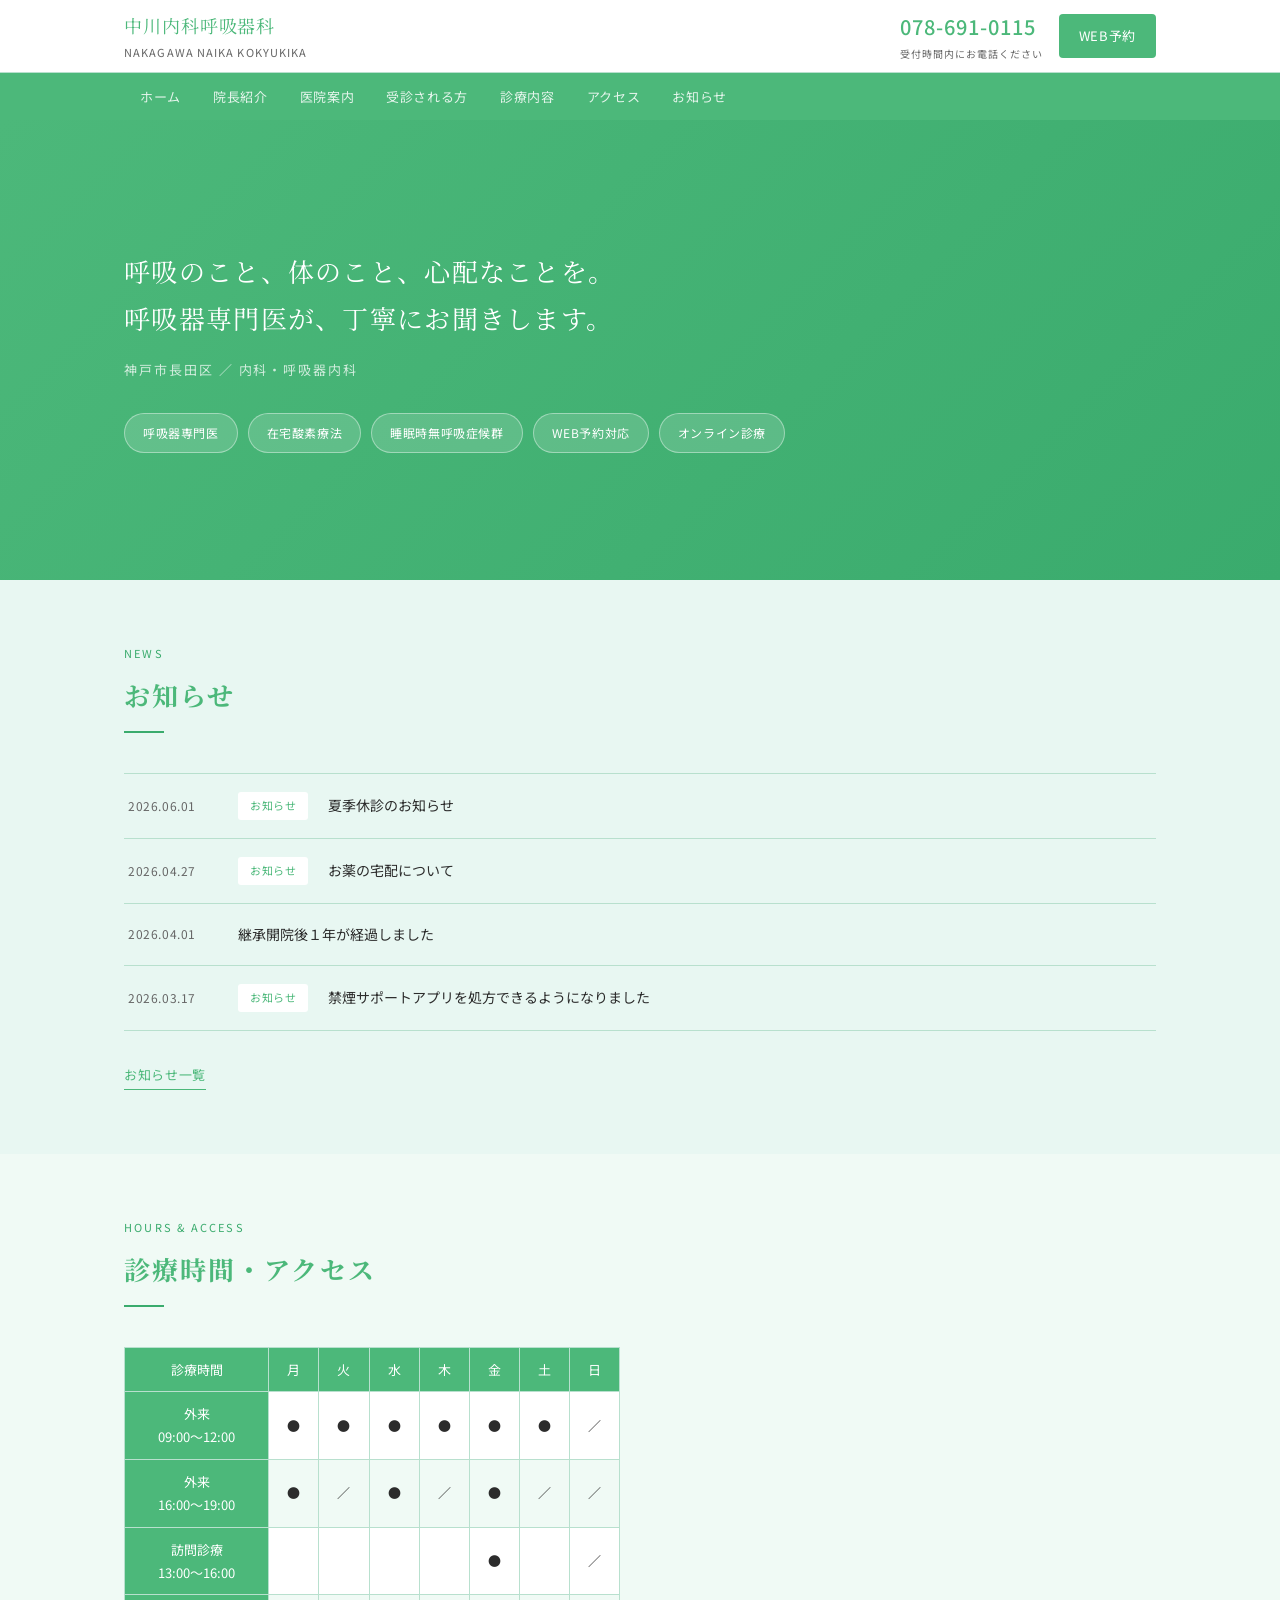
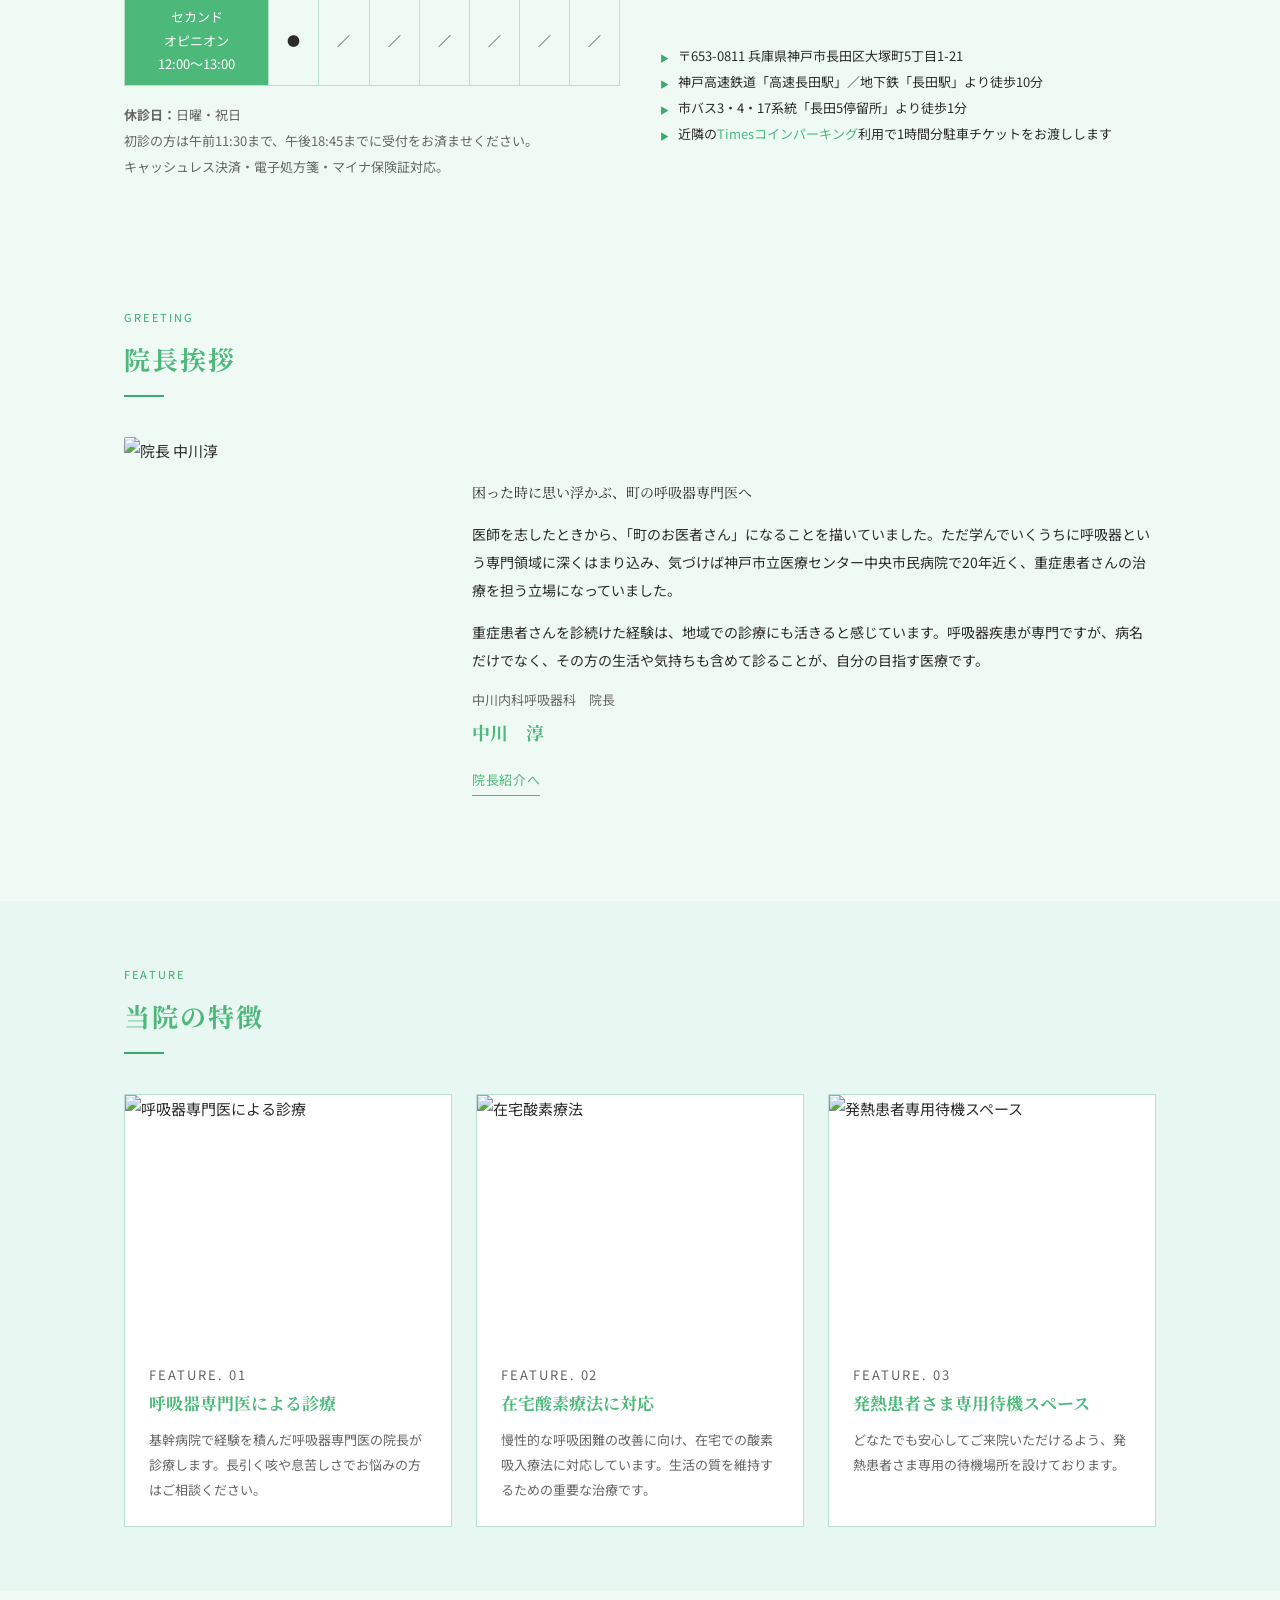
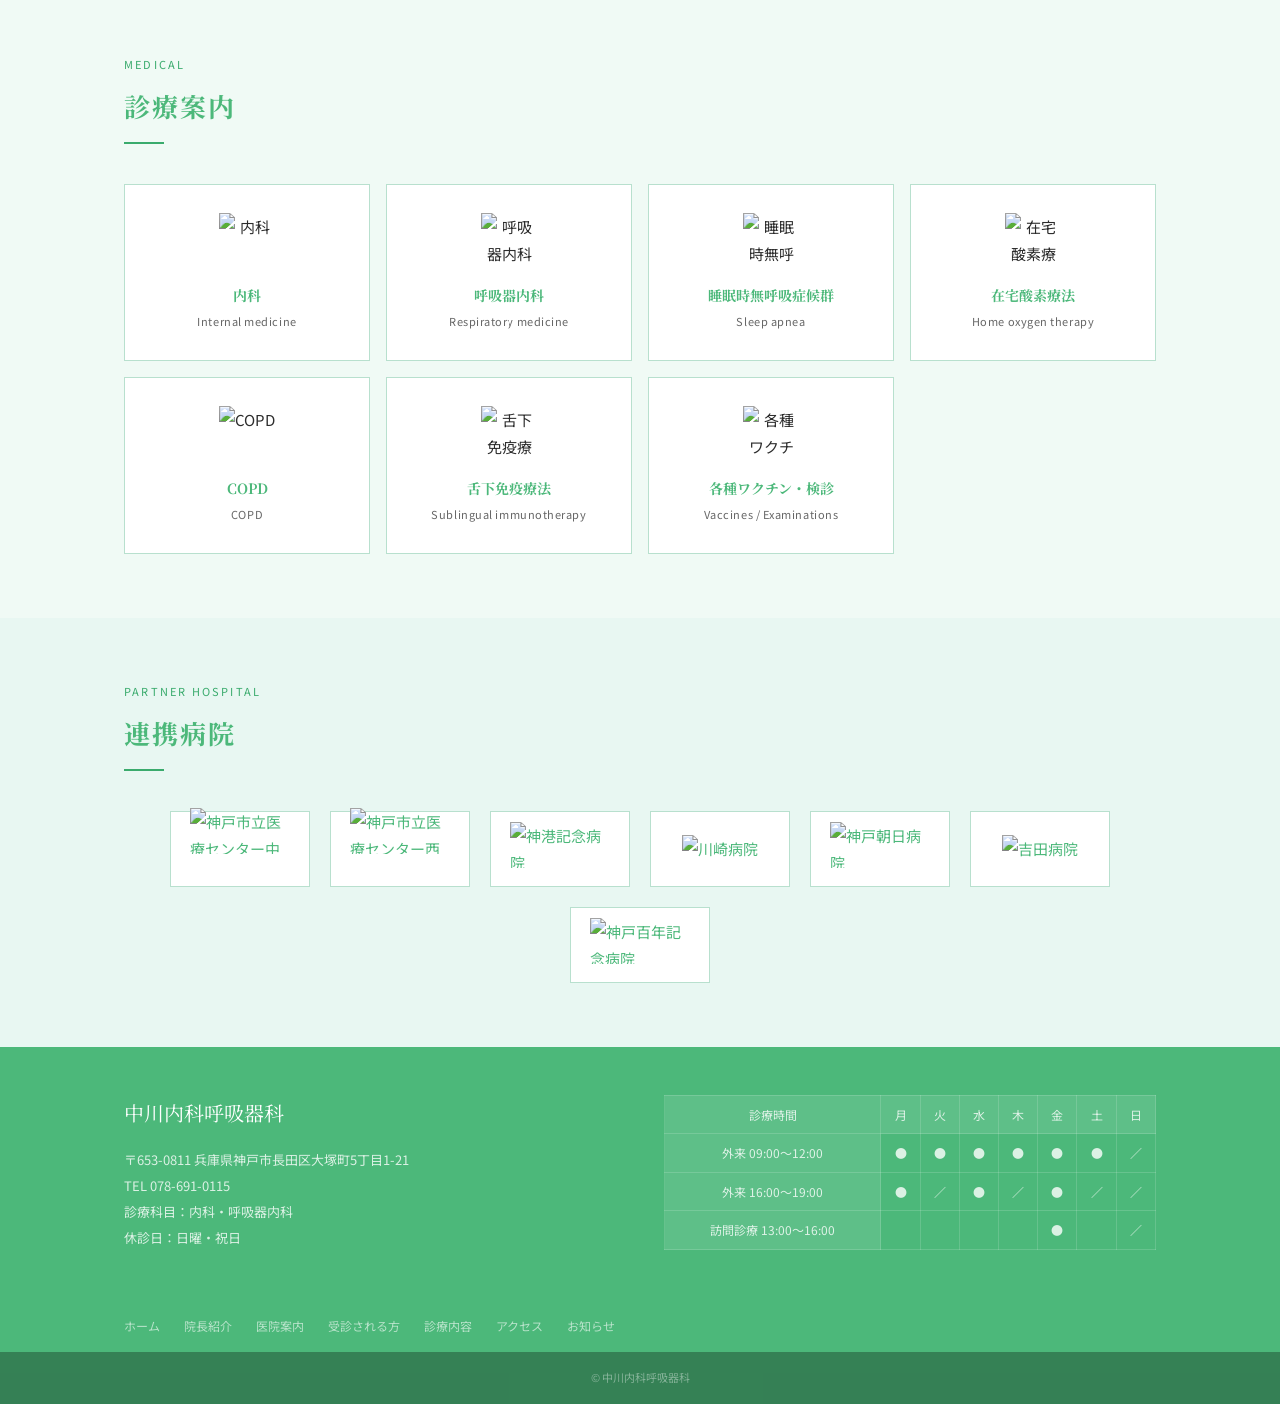
==== commit 4daf9bb5: "Rename template-derived class names to original ones (licensing)" ====
--- a/index.html
+++ b/index.html
@@ -43,64 +43,64 @@
 </nav>
 
 <!-- HERO -->
-<div class="hero">
-  <div class="hero-bg"></div>
-  <div class="hero-inner">
-    <p class="hero-catch">
+<div class="nk-hero">
+  <div class="nk-hero-bg"></div>
+  <div class="nk-hero-inner">
+    <p class="nk-hero-catch">
       呼吸のこと、体のこと、心配なことを。<br>
       呼吸器専門医が、丁寧にお聞きします。
       <span>神戸市長田区 ／ 内科・呼吸器内科</span>
     </p>
-    <div class="hero-badges">
-      <span class="hero-badge">呼吸器専門医</span>
-      <span class="hero-badge">在宅酸素療法</span>
-      <span class="hero-badge">睡眠時無呼吸症候群</span>
-      <span class="hero-badge">WEB予約対応</span>
-      <span class="hero-badge">オンライン診療</span>
+    <div class="nk-hero-badges">
+      <span class="nk-hero-badge">呼吸器専門医</span>
+      <span class="nk-hero-badge">在宅酸素療法</span>
+      <span class="nk-hero-badge">睡眠時無呼吸症候群</span>
+      <span class="nk-hero-badge">WEB予約対応</span>
+      <span class="nk-hero-badge">オンライン診療</span>
     </div>
   </div>
 </div>
 
 <!-- NEWS -->
-<section class="news-section">
-  <div class="section-inner">
-    <span class="section-title-en">News</span>
+<section class="nk-news-section">
+  <div class="nk-section-inner">
+    <span class="nk-section-title-en">News</span>
     <h2 class="section-title">お知らせ</h2>
     <div class="section-divider"></div>
-    <ul class="news-list">
-      <li class="news-item">
-        <span class="news-date">2026.06.01</span>
-        <span class="news-cate">お知らせ</span>
-        <a href="/news/#news0" class="news-title">夏季休診のお知らせ</a>
+    <ul class="nk-news-list">
+      <li class="nk-news-item">
+        <span class="nk-news-date">2026.06.01</span>
+        <span class="nk-news-cate">お知らせ</span>
+        <a href="/news/#news0" class="nk-news-title">夏季休診のお知らせ</a>
       </li>
-      <li class="news-item">
-        <span class="news-date">2026.04.27</span>
-        <span class="news-cate">お知らせ</span>
-        <a href="/news/#news1" class="news-title">お薬の宅配について</a>
+      <li class="nk-news-item">
+        <span class="nk-news-date">2026.04.27</span>
+        <span class="nk-news-cate">お知らせ</span>
+        <a href="/news/#news1" class="nk-news-title">お薬の宅配について</a>
       </li>
-      <li class="news-item">
-        <span class="news-date">2026.04.01</span>
-        <a href="/news/#news2" class="news-title">継承開院後１年が経過しました</a>
+      <li class="nk-news-item">
+        <span class="nk-news-date">2026.04.01</span>
+        <a href="/news/#news2" class="nk-news-title">継承開院後１年が経過しました</a>
       </li>
-      <li class="news-item">
-        <span class="news-date">2026.03.17</span>
-        <span class="news-cate">お知らせ</span>
-        <a href="/news/#news3" class="news-title">禁煙サポートアプリを処方できるようになりました</a>
+      <li class="nk-news-item">
+        <span class="nk-news-date">2026.03.17</span>
+        <span class="nk-news-cate">お知らせ</span>
+        <a href="/news/#news3" class="nk-news-title">禁煙サポートアプリを処方できるようになりました</a>
       </li>
     </ul>
-    <a href="/news/" class="btn-more">お知らせ一覧</a>
+    <a href="/news/" class="nk-btn-more">お知らせ一覧</a>
   </div>
 </section>
 
 <!-- HOURS & ACCESS -->
-<section class="hours-section">
-  <div class="section-inner">
-    <span class="section-title-en">Hours &amp; Access</span>
+<section class="nk-hours-section">
+  <div class="nk-section-inner">
+    <span class="nk-section-title-en">Hours &amp; Access</span>
     <h2 class="section-title">診療時間・アクセス</h2>
     <div class="section-divider"></div>
-    <div class="hours-grid">
+    <div class="nk-hours-grid">
       <div>
-        <table class="hours-table">
+        <table class="nk-hours-table">
           <tr>
             <th>診療時間</th>
             <th>月</th><th>火</th><th>水</th><th>木</th><th>金</th><th>土</th><th>日</th>
@@ -122,17 +122,17 @@
             <td>●</td><td>／</td><td>／</td><td>／</td><td>／</td><td>／</td><td>／</td>
           </tr>
         </table>
-        <p class="hours-note">
+        <p class="nk-hours-note">
           <strong>休診日：</strong>日曜・祝日<br>
           初診の方は午前11:30まで、午後18:45までに受付をお済ませください。<br>
           キャッシュレス決済・電子処方箋・マイナ保険証対応。
         </p>
       </div>
       <div>
-        <div class="map-wrap">
+        <div class="nk-map-wrap">
           <iframe src="https://www.google.com/maps/embed?pb=!1m18!1m12!1m3!1d975.5189217674241!2d135.1469013295843!3d34.67385498186713!2m3!1f0!2f0!3f0!3m2!1i1024!2i768!4f13.1!3m3!1m2!1s0x600085e1d8e9b971%3A0x1678a9575580becf!2z5Lit5bed5YaF56eR5ZG85ZC45Zmo56eR!5e0!3m2!1sja!2sjp!4v1743150896050!5m2!1sja!2sjp" allowfullscreen loading="lazy"></iframe>
         </div>
-        <ul class="access-list">
+        <ul class="nk-access-list">
           <li>〒653-0811 兵庫県神戸市長田区大塚町5丁目1-21</li>
           <li>神戸高速鉄道「高速長田駅」／地下鉄「長田駅」より徒歩10分</li>
           <li>市バス3・4・17系統「長田5停留所」より徒歩1分</li>
@@ -144,56 +144,56 @@
 </section>
 
 <!-- GREETING -->
-<section class="greeting-section">
-  <div class="section-inner">
-    <span class="section-title-en">Greeting</span>
+<section class="nk-greeting-section">
+  <div class="nk-section-inner">
+    <span class="nk-section-title-en">Greeting</span>
     <h2 class="section-title">院長挨拶</h2>
     <div class="section-divider"></div>
-    <div class="greeting-flex">
-      <div class="greeting-img">
+    <div class="nk-greeting-flex">
+      <div class="nk-greeting-img">
         <img src="https://hasegawaiin.jp/wp/wp-content/uploads/2025/04/KEN3209-scaled-e1743825498618.jpg" alt="院長 中川淳">
       </div>
-      <div class="greeting-text">
-        <p class="greeting-catch">困った時に思い浮かぶ、町の呼吸器専門医へ</p>
+      <div class="nk-greeting-text">
+        <p class="nk-greeting-catch">困った時に思い浮かぶ、町の呼吸器専門医へ</p>
         <p>医師を志したときから、「町のお医者さん」になることを描いていました。ただ学んでいくうちに呼吸器という専門領域に深くはまり込み、気づけば神戸市立医療センター中央市民病院で20年近く、重症患者さんの治療を担う立場になっていました。</p>
         <p>重症患者さんを診続けた経験は、地域での診療にも活きると感じています。呼吸器疾患が専門ですが、病名だけでなく、その方の生活や気持ちも含めて診ることが、自分の目指す医療です。</p>
-        <div class="greeting-name">
+        <div class="nk-greeting-name">
           中川内科呼吸器科　院長
           <strong>中川　淳</strong>
         </div>
-        <a href="/doctor/" class="btn-more" style="margin-top:20px;">院長紹介へ</a>
+        <a href="/doctor/" class="nk-btn-more" style="margin-top:20px;">院長紹介へ</a>
       </div>
     </div>
   </div>
 </section>
 
 <!-- FEATURE -->
-<section class="feature-section">
-  <div class="section-inner">
-    <span class="section-title-en">Feature</span>
+<section class="nk-feature-section">
+  <div class="nk-section-inner">
+    <span class="nk-section-title-en">Feature</span>
     <h2 class="section-title">当院の特徴</h2>
     <div class="section-divider"></div>
-    <div class="feature-grid">
-      <div class="feature-card">
+    <div class="nk-feature-grid">
+      <div class="nk-feature-card">
         <img src="https://hasegawaiin.jp/wp/wp-content/uploads/2025/04/KEN3149-scaled-e1743825648442.jpg" alt="呼吸器専門医による診療">
-        <div class="feature-card-body">
-          <p class="feature-num">Feature. 01</p>
+        <div class="nk-feature-card-body">
+          <p class="nk-feature-num">Feature. 01</p>
           <h3>呼吸器専門医による診療</h3>
           <p>基幹病院で経験を積んだ呼吸器専門医の院長が診療します。長引く咳や息苦しさでお悩みの方はご相談ください。</p>
         </div>
       </div>
-      <div class="feature-card">
+      <div class="nk-feature-card">
         <img src="https://hasegawaiin.jp/wp/wp-content/uploads/2025/02/top_feature04.jpg" alt="在宅酸素療法">
-        <div class="feature-card-body">
-          <p class="feature-num">Feature. 02</p>
+        <div class="nk-feature-card-body">
+          <p class="nk-feature-num">Feature. 02</p>
           <h3>在宅酸素療法に対応</h3>
           <p>慢性的な呼吸困難の改善に向け、在宅での酸素吸入療法に対応しています。生活の質を維持するための重要な治療です。</p>
         </div>
       </div>
-      <div class="feature-card">
+      <div class="nk-feature-card">
         <img src="https://hasegawaiin.jp/wp/wp-content/uploads/2025/04/KEN3166-scaled-e1743826178736.jpg" alt="発熱患者専用待機スペース">
-        <div class="feature-card-body">
-          <p class="feature-num">Feature. 03</p>
+        <div class="nk-feature-card-body">
+          <p class="nk-feature-num">Feature. 03</p>
           <h3>発熱患者さま専用待機スペース</h3>
           <p>どなたでも安心してご来院いただけるよう、発熱患者さま専用の待機場所を設けております。</p>
         </div>
@@ -203,43 +203,43 @@
 </section>
 
 <!-- MEDICAL -->
-<section class="medical-section">
-  <div class="section-inner">
-    <span class="section-title-en">Medical</span>
+<section class="nk-medical-section">
+  <div class="nk-section-inner">
+    <span class="nk-section-title-en">Medical</span>
     <h2 class="section-title">診療案内</h2>
     <div class="section-divider"></div>
-    <div class="medical-grid">
-      <a href="/medical/#naika" class="medical-card">
+    <div class="nk-medical-grid">
+      <a href="/medical/#naika" class="nk-medical-card">
         <img src="https://hasegawaiin.jp/wp/wp-content/uploads/2025/02/top_medical_icon01.png" alt="内科">
         <h3>内科</h3>
         <p>Internal medicine</p>
       </a>
-      <a href="/medical/#kokyuki" class="medical-card">
+      <a href="/medical/#kokyuki" class="nk-medical-card">
         <img src="https://hasegawaiin.jp/wp/wp-content/uploads/2025/02/top_medical_icon02.png" alt="呼吸器内科">
         <h3>呼吸器内科</h3>
         <p>Respiratory medicine</p>
       </a>
-      <a href="/medical/#sas" class="medical-card">
+      <a href="/medical/#sas" class="nk-medical-card">
         <img src="https://hasegawaiin.jp/wp/wp-content/uploads/2025/02/top_medical_icon03.png" alt="睡眠時無呼吸症候群">
         <h3>睡眠時無呼吸症候群</h3>
         <p>Sleep apnea</p>
       </a>
-      <a href="/medical/#hot" class="medical-card">
+      <a href="/medical/#hot" class="nk-medical-card">
         <img src="https://hasegawaiin.jp/wp/wp-content/uploads/2025/02/top_medical_icon04.png" alt="在宅酸素療法">
         <h3>在宅酸素療法</h3>
         <p>Home oxygen therapy</p>
       </a>
-      <a href="/medical/#copd" class="medical-card">
+      <a href="/medical/#copd" class="nk-medical-card">
         <img src="https://hasegawaiin.jp/wp/wp-content/uploads/2025/04/top_medical_icon06-1.png" alt="COPD">
         <h3>COPD</h3>
         <p>COPD</p>
       </a>
-      <a href="/medical/#sublingual" class="medical-card">
+      <a href="/medical/#sublingual" class="nk-medical-card">
         <img src="https://hasegawaiin.jp/wp/wp-content/uploads/2025/04/top_medical_icon07.png" alt="舌下免疫療法">
         <h3>舌下免疫療法</h3>
         <p>Sublingual immunotherapy</p>
       </a>
-      <a href="/medical/#vaccine" class="medical-card">
+      <a href="/medical/#vaccine" class="nk-medical-card">
         <img src="https://hasegawaiin.jp/wp/wp-content/uploads/2025/02/top_medical_icon05.png" alt="各種ワクチン・検診">
         <h3>各種ワクチン・検診</h3>
         <p>Vaccines / Examinations</p>
@@ -249,12 +249,12 @@
 </section>
 
 <!-- AFFILIATIONS -->
-<section class="affiliations-section">
-  <div class="section-inner">
-    <span class="section-title-en">Partner hospital</span>
+<section class="nk-affiliations-section">
+  <div class="nk-section-inner">
+    <span class="nk-section-title-en">Partner hospital</span>
     <h2 class="section-title">連携病院</h2>
     <div class="section-divider"></div>
-    <ul class="affiliations-list">
+    <ul class="nk-affiliations-list">
       <li><a href="https://chuo.kcho.jp/" target="_blank" rel="noopener"><img src="https://hasegawaiin.jp/wp/wp-content/uploads/2025/06/chuuoushimin.png" alt="神戸市立医療センター中央市民病院"></a></li>
       <li><a href="https://nishi.kcho.jp/" target="_blank" rel="noopener"><img src="https://hasegawaiin.jp/wp/wp-content/uploads/2025/06/nishishimin.png" alt="神戸市立医療センター西市民病院"></a></li>
       <li><a href="https://shinkohp.jp/" target="_blank" rel="noopener"><img src="https://hasegawaiin.jp/wp/wp-content/uploads/2025/06/shinkokinen.png" alt="神港記念病院"></a></li>
--- a/css/style-green.css
+++ b/css/style-green.css
@@ -31,6 +31,13 @@
   line-height: 1.8;
 }
 
+/* リンクの基本スタイル（下線なし・テーマカラー、ホバーで下線） */
+a {
+  color: var(--primary);
+  text-decoration: none;
+}
+a:hover { text-decoration: underline; }
+
 /* ============================================================
    ヘッダー
    ============================================================ */
@@ -561,6 +568,353 @@
 .sp-fixed a.primary { background: rgba(255,255,255,0.15); }
 
 /* ============================================================
+   共通セクション枠（トップページ・各下層ページ用）
+   ============================================================ */
+.nk-section-inner {
+  max-width: var(--max);
+  margin: 0 auto;
+  padding: 64px 24px;
+}
+.nk-section-title-en {
+  font-size: 11px;
+  color: var(--accent);
+  letter-spacing: 0.2em;
+  text-transform: uppercase;
+  margin-bottom: 8px;
+  display: block;
+}
+.nk-btn-more {
+  display: inline-block;
+  margin-top: 24px;
+  font-size: 13px;
+  color: var(--primary);
+  border-bottom: 1px solid var(--primary);
+  padding-bottom: 3px;
+  letter-spacing: 0.05em;
+}
+.nk-news-section, .nk-feature-section, .nk-affiliations-section { background: var(--bg-section); }
+
+/* ============================================================
+   トップページ：ヒーロー
+   ============================================================ */
+.nk-hero {
+  position: relative;
+  min-height: 460px;
+  display: flex;
+  align-items: center;
+  overflow: hidden;
+}
+.nk-hero-bg {
+  position: absolute;
+  inset: 0;
+  background: linear-gradient(135deg, var(--primary) 0%, var(--primary-light) 100%);
+}
+.nk-hero-inner {
+  position: relative;
+  z-index: 1;
+  max-width: var(--max);
+  margin: 0 auto;
+  padding: 80px 24px;
+  width: 100%;
+}
+.nk-hero-catch {
+  font-family: var(--serif);
+  font-size: 26px;
+  line-height: 1.8;
+  color: var(--white);
+  letter-spacing: 0.05em;
+}
+.nk-hero-catch span {
+  display: block;
+  margin-top: 16px;
+  font-family: var(--sans);
+  font-size: 13px;
+  letter-spacing: 0.15em;
+  color: rgba(255,255,255,0.75);
+}
+.nk-hero-badges {
+  display: flex;
+  flex-wrap: wrap;
+  gap: 10px;
+  margin-top: 32px;
+}
+.nk-hero-badge {
+  background: rgba(255,255,255,0.15);
+  border: 1px solid rgba(255,255,255,0.4);
+  color: var(--white);
+  font-size: 12px;
+  letter-spacing: 0.05em;
+  padding: 8px 18px;
+  border-radius: 999px;
+}
+
+/* ============================================================
+   トップページ：お知らせ
+   ============================================================ */
+.nk-news-list { list-style: none; border-top: 1px solid var(--border); margin-bottom: 8px; }
+.nk-news-list .nk-news-item {
+  display: flex;
+  align-items: center;
+  gap: 20px;
+  padding: 18px 4px;
+  border-bottom: 1px solid var(--border);
+  font-size: 14px;
+}
+.nk-news-list .nk-news-date { min-width: 90px; }
+.nk-news-list .nk-news-title { flex: 1; color: var(--text); }
+.nk-news-list .nk-news-title:hover { color: var(--primary); text-decoration: underline; }
+.nk-news-date { font-size: 12px; color: var(--text-muted); letter-spacing: 0.05em; }
+.nk-news-cate {
+  display: inline-block;
+  background: var(--white);
+  color: var(--primary);
+  font-size: 11px;
+  padding: 4px 12px;
+  border-radius: 3px;
+  letter-spacing: 0.05em;
+  white-space: nowrap;
+}
+
+/* ============================================================
+   トップページ：診療時間・アクセス
+   ============================================================ */
+.nk-hours-grid {
+  display: grid;
+  grid-template-columns: 1fr 1fr;
+  gap: 40px;
+  align-items: start;
+}
+.nk-hours-table { width: 100%; border-collapse: collapse; font-size: 13px; }
+.nk-hours-table th, .nk-hours-table td { border: 1px solid var(--border); padding: 10px; text-align: center; }
+.nk-hours-table th { background: var(--primary); color: var(--white); font-weight: 400; }
+.nk-hours-table tr:nth-child(even) td { background: var(--white); }
+.nk-hours-table .closed { color: #aaa; }
+.nk-hours-note { margin-top: 16px; font-size: 13px; line-height: 2; color: var(--text-muted); }
+.nk-map-wrap { position: relative; }
+.nk-map-wrap iframe { width: 100%; height: 280px; border: 0; display: block; }
+.nk-access-list { list-style: none; margin-top: 16px; }
+.nk-access-list li {
+  font-size: 13px;
+  line-height: 2;
+  color: var(--text);
+  padding-left: 18px;
+  position: relative;
+}
+.nk-access-list li::before {
+  content: '▶';
+  position: absolute;
+  left: 0;
+  font-size: 9px;
+  color: var(--accent);
+  top: 7px;
+}
+
+/* ============================================================
+   トップページ：院長挨拶
+   ============================================================ */
+.nk-greeting-flex {
+  display: grid;
+  grid-template-columns: 300px 1fr;
+  gap: 48px;
+  align-items: center;
+}
+.nk-greeting-img img {
+  width: 100%;
+  aspect-ratio: 3/4;
+  object-fit: cover;
+  border-radius: 2px;
+  display: block;
+}
+.nk-greeting-catch {
+  font-family: var(--serif);
+  font-size: 19px;
+  color: var(--primary);
+  margin-bottom: 16px;
+  line-height: 1.7;
+}
+.nk-greeting-text p { font-size: 14px; line-height: 2; margin-bottom: 14px; color: var(--text); }
+.nk-greeting-name { font-size: 13px; color: var(--text-muted); margin-top: 8px; }
+.nk-greeting-name strong {
+  display: block;
+  font-family: var(--serif);
+  font-size: 18px;
+  color: var(--primary);
+  margin-top: 4px;
+}
+
+/* ============================================================
+   トップページ：当院の特徴
+   ============================================================ */
+.nk-feature-grid { display: grid; grid-template-columns: repeat(3, 1fr); gap: 24px; }
+.nk-feature-card { background: var(--white); border: 1px solid var(--border); }
+.nk-feature-card img { width: 100%; aspect-ratio: 4/3; object-fit: cover; display: block; }
+.nk-feature-card-body { padding: 24px; }
+.nk-feature-num {
+  font-size: 11px;
+  color: var(--accent);
+  letter-spacing: 0.15em;
+  text-transform: uppercase;
+  margin-bottom: 8px;
+  display: block;
+}
+.nk-feature-card-body h3 { font-family: var(--serif); font-size: 17px; color: var(--primary); margin-bottom: 10px; }
+.nk-feature-card-body p { font-size: 13px; line-height: 1.9; color: var(--text-muted); margin: 0; }
+
+/* ============================================================
+   トップページ：診療案内
+   ============================================================ */
+.nk-medical-grid { display: grid; grid-template-columns: repeat(4, 1fr); gap: 16px; }
+.nk-medical-card {
+  background: var(--white);
+  border: 1px solid var(--border);
+  text-align: center;
+  padding: 28px 16px;
+  text-decoration: none;
+  color: var(--text);
+  transition: box-shadow 0.2s, transform 0.2s;
+  display: block;
+}
+.nk-medical-card:hover { box-shadow: 0 4px 16px rgba(0,0,0,0.08); transform: translateY(-2px); text-decoration: none; }
+.nk-medical-card img { width: 56px; height: 56px; object-fit: contain; margin: 0 auto 14px; display: block; }
+.nk-medical-card h3 { font-family: var(--serif); font-size: 14px; color: var(--primary); margin-bottom: 4px; }
+.nk-medical-card p { font-size: 11px; color: var(--text-muted); letter-spacing: 0.05em; margin: 0; }
+
+/* ============================================================
+   トップページ：連携病院
+   ============================================================ */
+.nk-affiliations-list {
+  list-style: none;
+  display: flex;
+  flex-wrap: wrap;
+  gap: 20px;
+  align-items: center;
+  justify-content: center;
+}
+.nk-affiliations-list li {
+  width: 140px;
+  height: 76px;
+  display: flex;
+  align-items: center;
+  justify-content: center;
+  background: var(--white);
+  border: 1px solid var(--border);
+}
+.nk-affiliations-list img { max-width: 100px; max-height: 46px; object-fit: contain; }
+
+/* ============================================================
+   院長紹介ページ
+   ============================================================ */
+.nk-doctor-flex {
+  display: grid;
+  grid-template-columns: 280px 1fr;
+  gap: 48px;
+  margin-bottom: 56px;
+  align-items: start;
+}
+.nk-doctor-img img { width: 100%; aspect-ratio: 3/4; object-fit: cover; display: block; border-radius: 2px; }
+.nk-doctor-img figcaption { text-align: center; font-size: 13px; color: var(--text-muted); margin-top: 12px; line-height: 1.8; }
+.nk-doctor-img figcaption strong { display: block; font-family: var(--serif); font-size: 17px; color: var(--primary); }
+.nk-doctor-text p { font-size: 14px; line-height: 2; margin-bottom: 16px; color: var(--text); }
+.nk-greeting-label {
+  font-size: 11px;
+  color: var(--accent);
+  letter-spacing: 0.2em;
+  text-transform: uppercase;
+  display: block;
+  margin-bottom: 8px;
+}
+.nk-greeting-title { font-family: var(--serif); font-size: 22px; color: var(--primary); margin-bottom: 14px; line-height: 1.6; }
+.nk-greeting-divider, .nk-career-divider, .nk-qual-divider { width: 40px; height: 2px; background: var(--accent); margin-bottom: 24px; }
+.nk-career-section, .nk-qual-section { margin-top: 56px; }
+.nk-career-section h2, .nk-qual-section h2 { font-family: var(--serif); font-size: 22px; color: var(--primary); margin-bottom: 8px; }
+.nk-career-list, .nk-qual-list { list-style: none; }
+.nk-career-item { display: flex; gap: 24px; padding: 14px 0; border-bottom: 1px solid var(--border); font-size: 14px; }
+.nk-career-year { min-width: 200px; color: var(--text-muted); font-size: 13px; }
+.nk-career-desc { color: var(--text); }
+.nk-qual-item {
+  font-size: 14px;
+  line-height: 2;
+  padding: 8px 0 8px 18px;
+  border-bottom: 1px solid var(--bg-section);
+  position: relative;
+}
+.nk-qual-item::before {
+  content: '';
+  position: absolute;
+  left: 0;
+  top: 17px;
+  width: 6px;
+  height: 6px;
+  background: var(--accent);
+  border-radius: 50%;
+}
+
+/* ============================================================
+   ページ内ナビ（医院案内・受診される方）
+   ============================================================ */
+.nk-page-nav { background: var(--bg-section); border-bottom: 1px solid var(--border); }
+.nk-page-nav-inner {
+  max-width: var(--max);
+  margin: 0 auto;
+  padding: 0 24px;
+  display: flex;
+  flex-wrap: wrap;
+}
+.nk-page-nav-inner a { font-size: 13px; color: var(--primary); padding: 14px 18px; letter-spacing: 0.05em; }
+
+/* ============================================================
+   医院案内ページ
+   ============================================================ */
+.nk-overview-section { margin-bottom: 56px; }
+.nk-overview-table { width: 100%; border-collapse: collapse; font-size: 14px; }
+.nk-overview-table th, .nk-overview-table td { border: 1px solid var(--border); padding: 16px 20px; text-align: left; line-height: 1.8; }
+.nk-overview-table th { background: var(--bg-section); color: var(--primary); font-weight: 500; width: 160px; white-space: nowrap; }
+.nk-facilities-section, .nk-equipment-section { margin-bottom: 56px; }
+.nk-photo-grid { display: grid; grid-template-columns: repeat(4, 1fr); gap: 16px; }
+.nk-photo-item img { width: 100%; aspect-ratio: 4/3; object-fit: cover; display: block; border-radius: 2px; }
+.nk-photo-item figcaption { text-align: center; font-size: 12px; color: var(--text-muted); margin-top: 8px; }
+.nk-equipment-grid { display: grid; grid-template-columns: repeat(3, 1fr); gap: 24px; }
+.nk-equipment-card { background: var(--white); border: 1px solid var(--border); }
+.nk-equipment-card img { width: 100%; aspect-ratio: 4/3; object-fit: cover; display: block; }
+.nk-equipment-card-body { padding: 18px; }
+.nk-equipment-card-body h3 { font-family: var(--serif); font-size: 15px; color: var(--primary); margin-bottom: 6px; }
+.nk-equipment-card-body p { font-size: 13px; line-height: 1.8; color: var(--text-muted); margin: 0; }
+
+/* ============================================================
+   受診される方ページ
+   ============================================================ */
+.nk-info-card { background: var(--white); border: 1px solid var(--border); padding: 28px 32px; margin-bottom: 24px; }
+.nk-info-card.nk-card-highlight { border-color: var(--accent); border-width: 2px; background: var(--bg-section); }
+.nk-card-label {
+  font-size: 11px;
+  color: var(--accent);
+  letter-spacing: 0.2em;
+  text-transform: uppercase;
+  display: block;
+  margin-bottom: 8px;
+}
+.nk-card-title { font-family: var(--serif); font-size: 19px; color: var(--primary); margin-bottom: 6px; }
+.nk-card-divider { width: 32px; height: 2px; background: var(--accent); margin-bottom: 16px; }
+.nk-info-card p { font-size: 14px; line-height: 2; margin-bottom: 10px; color: var(--text); }
+.nk-info-card p:last-child { margin-bottom: 0; }
+.nk-info-minor { margin-top: 48px; padding-top: 32px; border-top: 1px solid var(--border); }
+.nk-info-minor-title { font-size: 12px; color: var(--text-muted); letter-spacing: 0.1em; margin-bottom: 16px; }
+.nk-minor-grid { display: grid; grid-template-columns: 1fr 1fr; gap: 32px; }
+.nk-minor-block h4 { font-size: 13px; color: var(--primary); margin-bottom: 8px; }
+.nk-minor-block p, .nk-minor-block li { font-size: 12px; line-height: 1.9; color: var(--text-muted); }
+.nk-minor-block ul { padding-left: 18px; }
+
+/* ============================================================
+   お知らせページ
+   ============================================================ */
+article.nk-news-item { padding: 32px 0; border-bottom: 1px solid var(--border); }
+article.nk-news-item:first-of-type { padding-top: 0; }
+.nk-news-meta { display: flex; align-items: center; gap: 12px; margin-bottom: 10px; }
+article.nk-news-item h2 { font-family: var(--serif); font-size: 19px; color: var(--primary); margin-bottom: 14px; }
+.nk-news-body p { font-size: 14px; line-height: 2; margin-bottom: 10px; color: var(--text); }
+.nk-news-body p:last-child { margin-bottom: 0; }
+
+/* ============================================================
    レスポンシブ
    ============================================================ */
 @media (max-width: 768px) {
@@ -574,4 +928,25 @@
   .sp-fixed { display: block; }
   body { padding-bottom: 64px; }
   nav { display: none; }
-}
+
+  /* 新規ページ用レスポンシブ */
+  .nk-section-inner { padding: 40px 16px; }
+  .nk-hero { min-height: 360px; }
+  .nk-hero-inner { padding: 48px 16px; }
+  .nk-hero-catch { font-size: 20px; }
+  .nk-hours-grid { grid-template-columns: 1fr; gap: 24px; }
+  .nk-greeting-flex { grid-template-columns: 1fr; }
+  .nk-greeting-img img { aspect-ratio: 4/3; }
+  .nk-feature-grid { grid-template-columns: 1fr; }
+  .nk-medical-grid { grid-template-columns: repeat(2, 1fr); }
+  .nk-doctor-flex { grid-template-columns: 1fr; }
+  .nk-doctor-img img { aspect-ratio: 4/3; }
+  .nk-career-item { flex-direction: column; gap: 4px; }
+  .nk-career-year { min-width: 0; }
+  .nk-photo-grid { grid-template-columns: repeat(2, 1fr); }
+  .nk-equipment-grid { grid-template-columns: 1fr; }
+  .nk-overview-table th { width: auto; white-space: normal; }
+  .nk-minor-grid { grid-template-columns: 1fr; gap: 24px; }
+  .nk-news-list .nk-news-item { flex-wrap: wrap; gap: 8px; }
+  .nk-page-nav-inner a { padding: 10px 12px; font-size: 12px; }
+}
